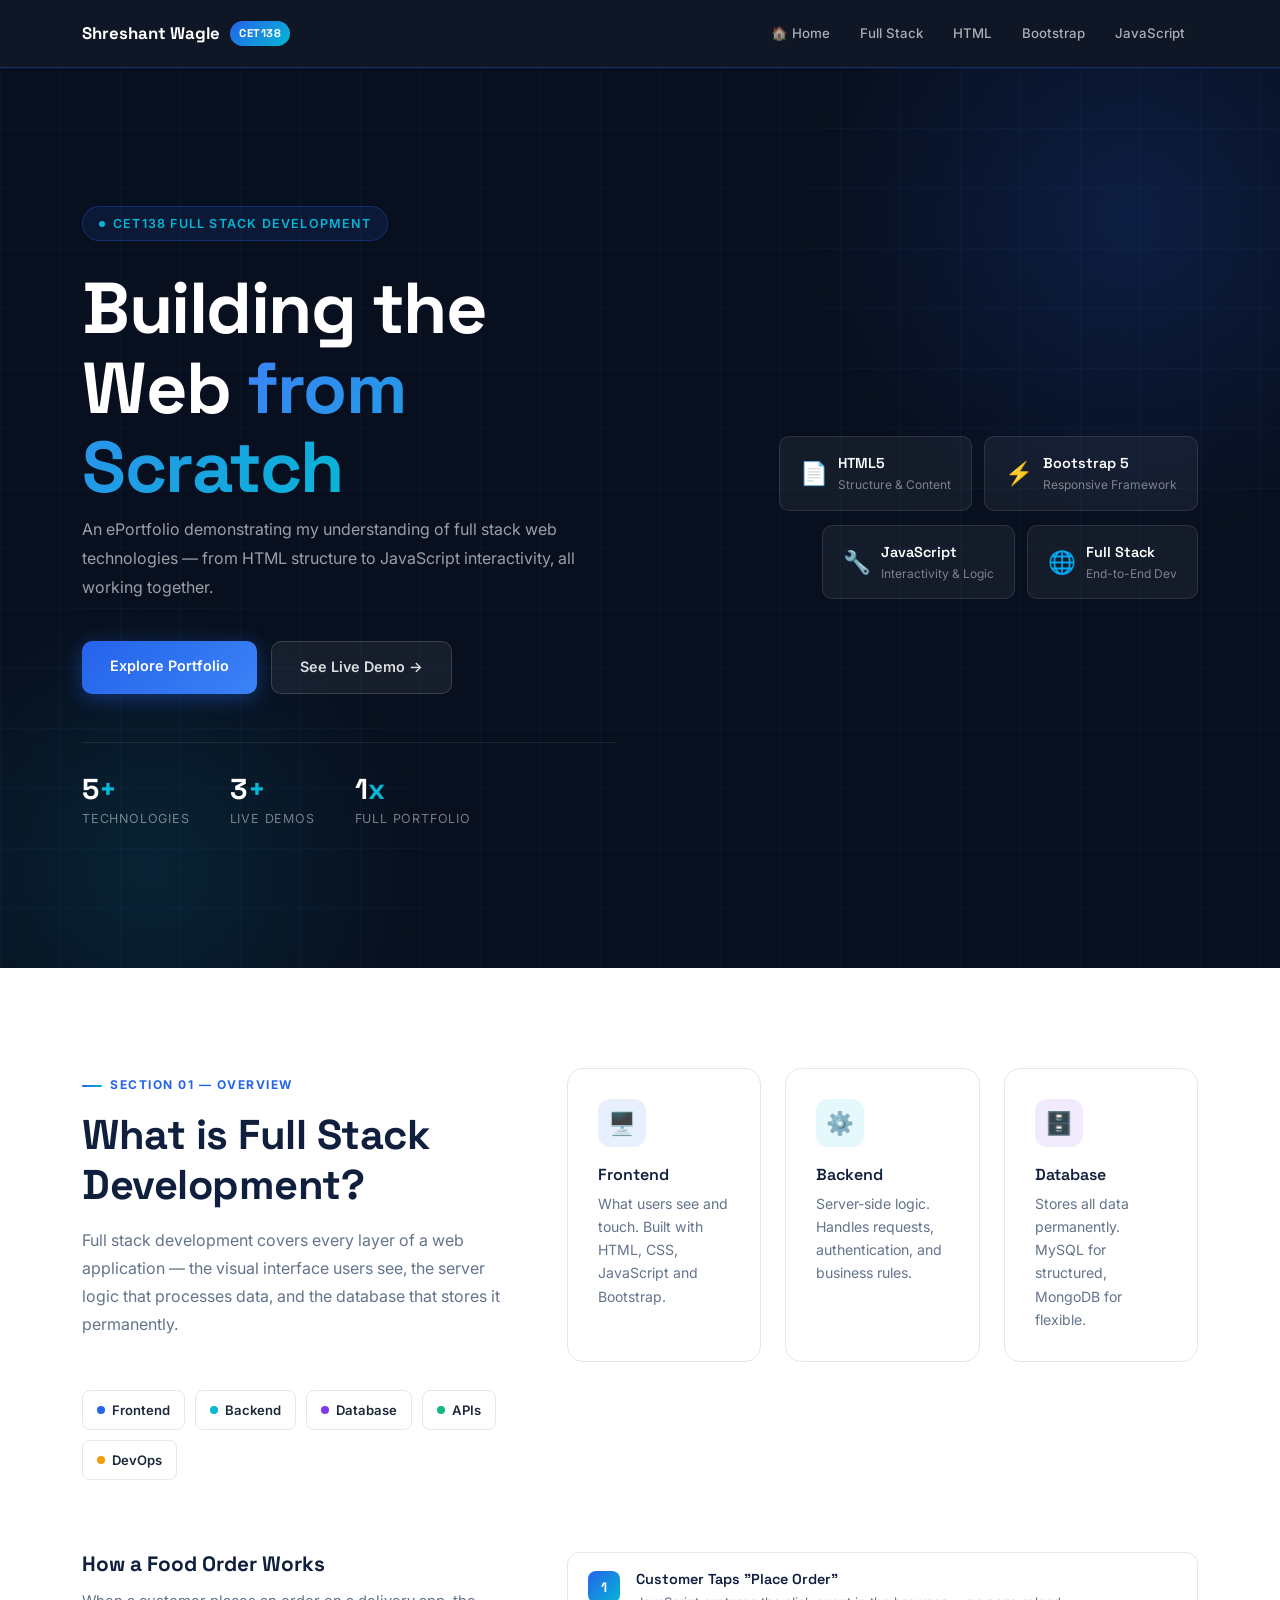
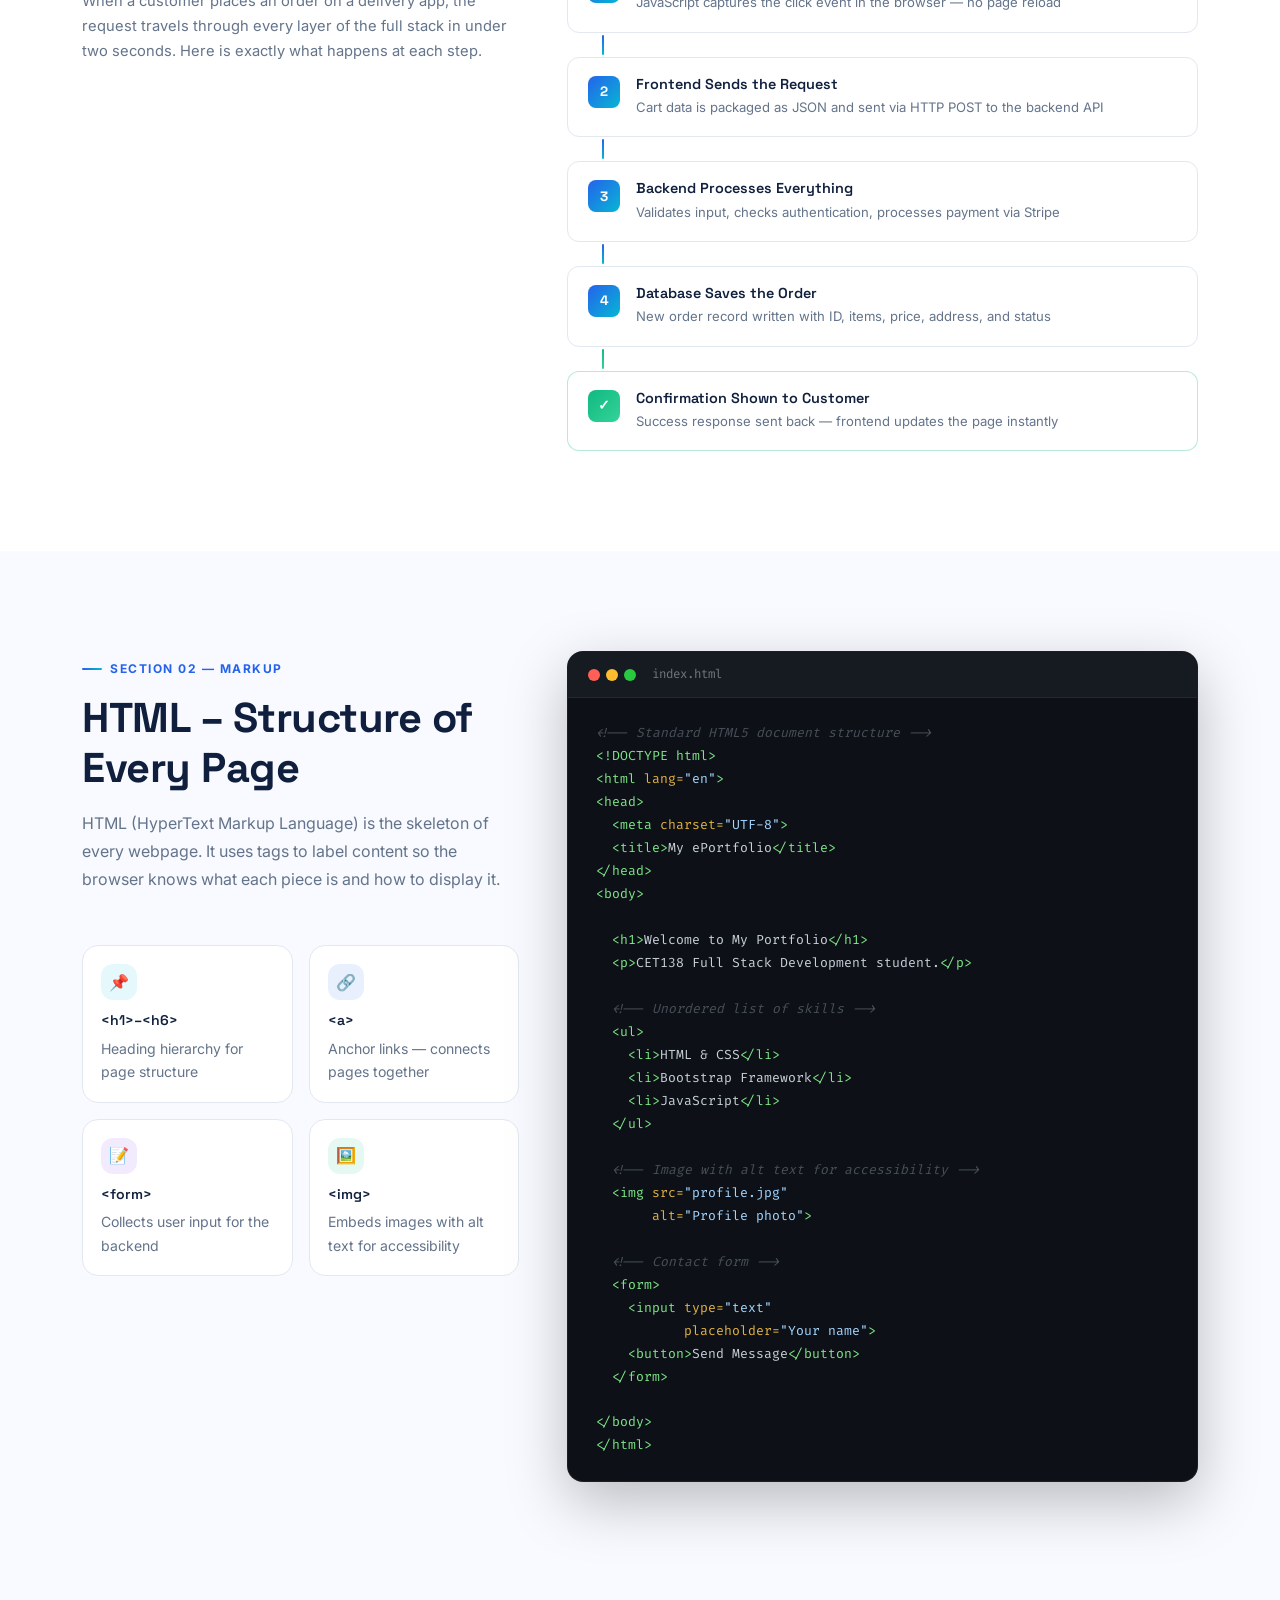
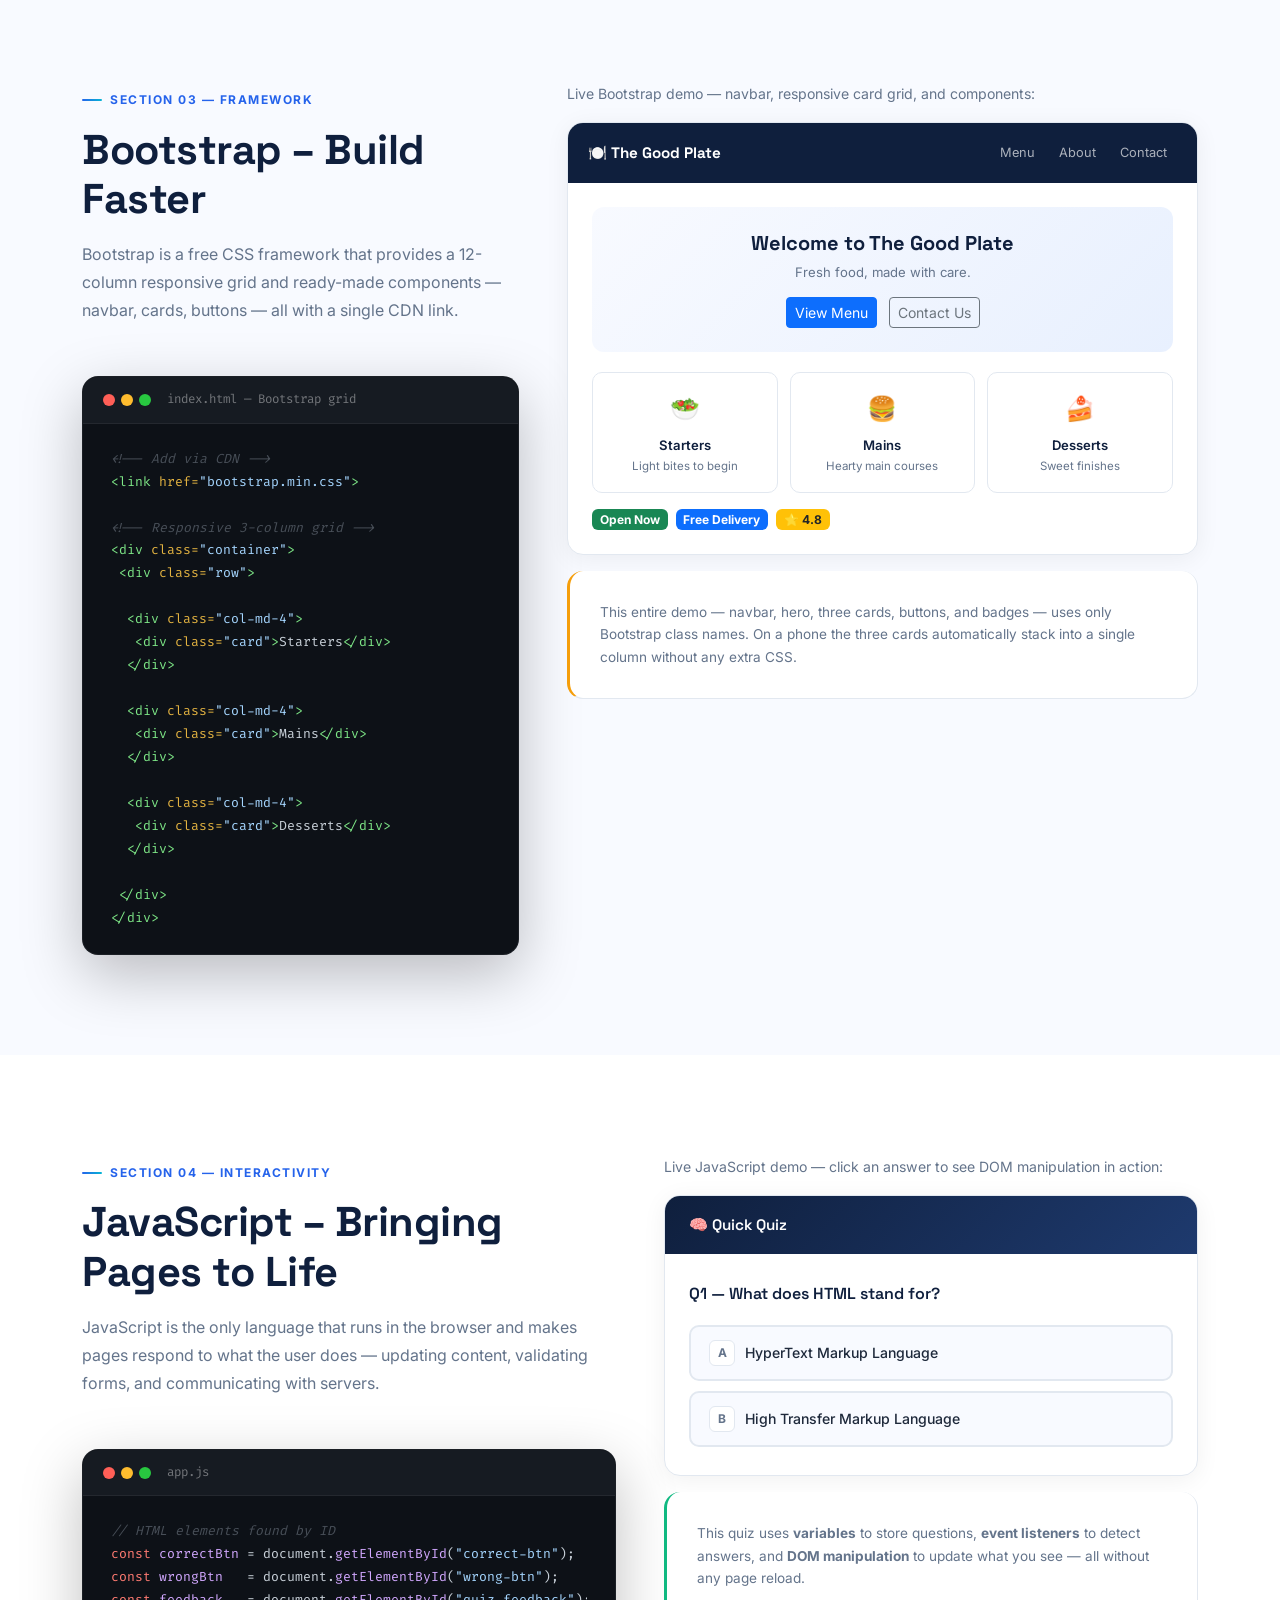
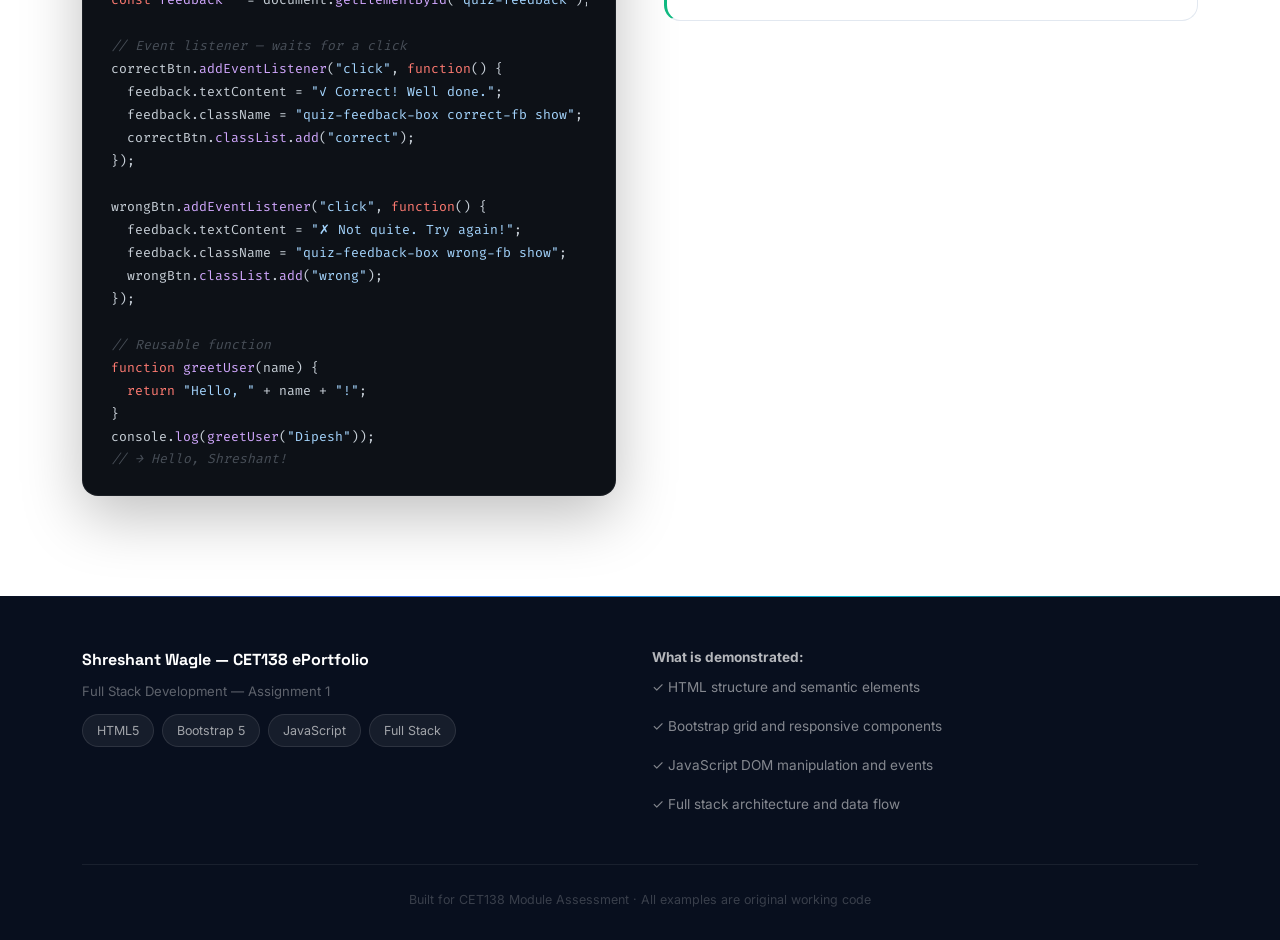
==== HTML/Portfolio.html @ d12d7389 "update" ====
<!DOCTYPE html>
<html lang="en">

<head>
    <meta charset="UTF-8">
    <meta name="viewport" content="width=device-width, initial-scale=1.0">
    <title>CET138 ePortfolio – Full Stack Development</title>
    <link
        href="https://fonts.googleapis.com/css2?family=Space+Grotesk:wght@400;500;600;700&family=Inter:wght@400;500;600&family=Fira+Code:wght@400;500&display=swap"
        rel="stylesheet">
    <link href="https://cdn.jsdelivr.net/npm/bootstrap@5.3.0/dist/css/bootstrap.min.css" rel="stylesheet">
    <link rel="stylesheet" href="../CSS/index.css">
</head>

<body>

    <!-- NAVBAR -->
    <nav class="navbar navbar-expand-lg">
        <div class="container">
            <a class="navbar-brand" href="../index.html">
                Shreshant Wagle <span class="brand-badge">CET138</span>
            </a>
            <button class="navbar-toggler" type="button" data-bs-toggle="collapse" data-bs-target="#navMenu">
                <span class="navbar-toggler-icon"></span>
            </button>
            <div class="collapse navbar-collapse" id="navMenu">
                <ul class="navbar-nav ms-auto gap-1">
                    <li class="nav-item"><a class="nav-link" href="../index.html">🏠 Home</a></li>
                    <li class="nav-item"><a class="nav-link" href="#fullstack">Full Stack</a></li>
                    <li class="nav-item"><a class="nav-link" href="#html">HTML</a></li>
                    <li class="nav-item"><a class="nav-link" href="#bootstrap">Bootstrap</a></li>
                    <li class="nav-item"><a class="nav-link" href="#javascript">JavaScript</a></li>
                </ul>
            </div>
        </div>
    </nav>

    <!-- HERO -->
    <section class="hero" id="hero">
        <div class="hero-grid"></div>
        <div class="hero-glow1"></div>
        <div class="hero-glow2"></div>
        <div class="container">
            <div class="row align-items-center g-5">
                <div class="col-lg-6 hero-content">
                    <div class="hero-eyebrow">CET138 Full Stack Development</div>
                    <h1>Building the<br>Web <span class="grad">from Scratch</span></h1>
                    <p class="hero-desc">An ePortfolio demonstrating my understanding of full stack web technologies —
                        from HTML structure to JavaScript interactivity, all working together.</p>
                    <div class="hero-btns">
                        <a href="#fullstack" class="btn-primary-hero">Explore Portfolio</a>
                        <a href="#javascript" class="btn-ghost-hero">See Live Demo →</a>
                    </div>
                    <div class="hero-stats">
                        <div>
                            <div class="hero-stat-num">5<span>+</span></div>
                            <div class="hero-stat-label">Technologies</div>
                        </div>
                        <div>
                            <div class="hero-stat-num">3<span>+</span></div>
                            <div class="hero-stat-label">Live Demos</div>
                        </div>
                        <div>
                            <div class="hero-stat-num">1<span>x</span></div>
                            <div class="hero-stat-label">Full Portfolio</div>
                        </div>
                    </div>
                </div>
                <div class="col-lg-6">
                    <div class="hero-visual">
                        <div class="tech-row">
                            <div class="tech-pill">
                                <div class="tech-pill-icon">📄</div>
                                <div>
                                    <div class="tech-pill-name">HTML5</div>
                                    <div class="tech-pill-desc">Structure &amp; Content</div>
                                </div>
                            </div>
                            <div class="tech-pill">
                                <div class="tech-pill-icon">⚡</div>
                                <div>
                                    <div class="tech-pill-name">Bootstrap 5</div>
                                    <div class="tech-pill-desc">Responsive Framework</div>
                                </div>
                            </div>
                        </div>
                        <div class="tech-row">
                            <div class="tech-pill">
                                <div class="tech-pill-icon">🔧</div>
                                <div>
                                    <div class="tech-pill-name">JavaScript</div>
                                    <div class="tech-pill-desc">Interactivity &amp; Logic</div>
                                </div>
                            </div>
                            <div class="tech-pill">
                                <div class="tech-pill-icon">🌐</div>
                                <div>
                                    <div class="tech-pill-name">Full Stack</div>
                                    <div class="tech-pill-desc">End-to-End Dev</div>
                                </div>
                            </div>
                        </div>
                    </div>
                </div>
            </div>
        </div>
    </section>

    <!-- SECTION 01 — FULL STACK -->
    <section class="section" id="fullstack">
        <div class="container">
            <div class="row g-5">
                <div class="col-lg-5 fade-up">
                    <div class="section-eyebrow">Section 01 — Overview</div>
                    <h2 class="section-title">What is Full Stack Development?</h2>
                    <p class="section-desc">Full stack development covers every layer of a web application — the visual
                        interface users see, the server logic that processes data, and the database that stores it
                        permanently.</p>
                    <div class="concept-row">
                        <div class="concept-badge"><span class="dot dot-blue"></span>Frontend</div>
                        <div class="concept-badge"><span class="dot dot-cyan"></span>Backend</div>
                        <div class="concept-badge"><span class="dot dot-purple"></span>Database</div>
                        <div class="concept-badge"><span class="dot dot-green"></span>APIs</div>
                        <div class="concept-badge"><span class="dot dot-amber"></span>DevOps</div>
                    </div>
                </div>
                <div class="col-lg-7 fade-up">
                    <div class="row g-4">
                        <div class="col-md-4">
                            <div class="feat-card">
                                <div class="feat-icon blue">🖥️</div>
                                <h5>Frontend</h5>
                                <p>What users see and touch. Built with HTML, CSS, JavaScript and Bootstrap.</p>
                            </div>
                        </div>
                        <div class="col-md-4">
                            <div class="feat-card">
                                <div class="feat-icon cyan">⚙️</div>
                                <h5>Backend</h5>
                                <p>Server-side logic. Handles requests, authentication, and business rules.</p>
                            </div>
                        </div>
                        <div class="col-md-4">
                            <div class="feat-card">
                                <div class="feat-icon purple">🗄️</div>
                                <h5>Database</h5>
                                <p>Stores all data permanently. MySQL for structured, MongoDB for flexible.</p>
                            </div>
                        </div>
                    </div>
                </div>
            </div>

            <div class="row g-5 align-items-start mt-4">
                <div class="col-lg-5 fade-up">
                    <h4 class="flow-heading">How a Food Order Works</h4>
                    <p class="flow-intro">When a customer places an order on a delivery app, the request travels through
                        every layer of the full stack in under two seconds. Here is exactly what happens at each step.
                    </p>
                </div>
                <div class="col-lg-7 fade-up">
                    <div class="flow-wrap">
                        <div class="flow-node">
                            <div class="flow-node-num">1</div>
                            <div class="flow-node-text">
                                <h6>Customer Taps "Place Order"</h6>
                                <p>JavaScript captures the click event in the browser — no page reload</p>
                            </div>
                        </div>
                        <div class="flow-connector"></div>
                        <div class="flow-node">
                            <div class="flow-node-num">2</div>
                            <div class="flow-node-text">
                                <h6>Frontend Sends the Request</h6>
                                <p>Cart data is packaged as JSON and sent via HTTP POST to the backend API</p>
                            </div>
                        </div>
                        <div class="flow-connector"></div>
                        <div class="flow-node">
                            <div class="flow-node-num">3</div>
                            <div class="flow-node-text">
                                <h6>Backend Processes Everything</h6>
                                <p>Validates input, checks authentication, processes payment via Stripe</p>
                            </div>
                        </div>
                        <div class="flow-connector"></div>
                        <div class="flow-node">
                            <div class="flow-node-num">4</div>
                            <div class="flow-node-text">
                                <h6>Database Saves the Order</h6>
                                <p>New order record written with ID, items, price, address, and status</p>
                            </div>
                        </div>
                        <div class="flow-connector flow-connector-green"></div>
                        <div class="flow-node flow-node-success">
                            <div class="flow-node-num success">✓</div>
                            <div class="flow-node-text">
                                <h6>Confirmation Shown to Customer</h6>
                                <p>Success response sent back — frontend updates the page instantly</p>
                            </div>
                        </div>
                    </div>
                </div>
            </div>
        </div>
    </section>

    <!-- SECTION 02 — HTML -->
    <section class="section section-alt" id="html">
        <div class="container">
            <div class="row g-5 align-items-start">
                <div class="col-lg-5 fade-up">
                    <div class="section-eyebrow">Section 02 — Markup</div>
                    <h2 class="section-title">HTML – Structure of Every Page</h2>
                    <p class="section-desc">HTML (HyperText Markup Language) is the skeleton of every webpage. It uses
                        tags to label content so the browser knows what each piece is and how to display it.</p>
                    <div class="row g-3">
                        <div class="col-6">
                            <div class="feat-card feat-card-sm">
                                <div class="feat-icon feat-icon-sm cyan">📌</div>
                                <h5>&lt;h1&gt;–&lt;h6&gt;</h5>
                                <p>Heading hierarchy for page structure</p>
                            </div>
                        </div>
                        <div class="col-6">
                            <div class="feat-card feat-card-sm">
                                <div class="feat-icon feat-icon-sm blue">🔗</div>
                                <h5>&lt;a&gt;</h5>
                                <p>Anchor links — connects pages together</p>
                            </div>
                        </div>
                        <div class="col-6">
                            <div class="feat-card feat-card-sm">
                                <div class="feat-icon feat-icon-sm purple">📝</div>
                                <h5>&lt;form&gt;</h5>
                                <p>Collects user input for the backend</p>
                            </div>
                        </div>
                        <div class="col-6">
                            <div class="feat-card feat-card-sm">
                                <div class="feat-icon feat-icon-sm green">🖼️</div>
                                <h5>&lt;img&gt;</h5>
                                <p>Embeds images with alt text for accessibility</p>
                            </div>
                        </div>
                    </div>
                </div>
                <div class="col-lg-7 fade-up">
                    <div class="code-wrap">
                        <div class="code-header">
                            <div class="code-dots2"><span></span><span></span><span></span></div>
                            <span class="code-filename">index.html</span>
                        </div>
                        <div class="code-body">
                            <pre><span class="cm2">&lt;!-- Standard HTML5 document structure --&gt;</span>
<span class="tag2">&lt;!DOCTYPE html&gt;</span>
<span class="tag2">&lt;html</span> <span class="attr2">lang=</span><span class="str">"en"</span><span class="tag2">&gt;</span>
<span class="tag2">&lt;head&gt;</span>
  <span class="tag2">&lt;meta</span> <span class="attr2">charset=</span><span class="str">"UTF-8"</span><span class="tag2">&gt;</span>
  <span class="tag2">&lt;title&gt;</span>My ePortfolio<span class="tag2">&lt;/title&gt;</span>
<span class="tag2">&lt;/head&gt;</span>
<span class="tag2">&lt;body&gt;</span>

  <span class="tag2">&lt;h1&gt;</span>Welcome to My Portfolio<span class="tag2">&lt;/h1&gt;</span>
  <span class="tag2">&lt;p&gt;</span>CET138 Full Stack Development student.<span class="tag2">&lt;/p&gt;</span>

  <span class="cm2">&lt;!-- Unordered list of skills --&gt;</span>
  <span class="tag2">&lt;ul&gt;</span>
    <span class="tag2">&lt;li&gt;</span>HTML &amp; CSS<span class="tag2">&lt;/li&gt;</span>
    <span class="tag2">&lt;li&gt;</span>Bootstrap Framework<span class="tag2">&lt;/li&gt;</span>
    <span class="tag2">&lt;li&gt;</span>JavaScript<span class="tag2">&lt;/li&gt;</span>
  <span class="tag2">&lt;/ul&gt;</span>

  <span class="cm2">&lt;!-- Image with alt text for accessibility --&gt;</span>
  <span class="tag2">&lt;img</span> <span class="attr2">src=</span><span class="str">"profile.jpg"</span>
       <span class="attr2">alt=</span><span class="str">"Profile photo"</span><span class="tag2">&gt;</span>

  <span class="cm2">&lt;!-- Contact form --&gt;</span>
  <span class="tag2">&lt;form&gt;</span>
    <span class="tag2">&lt;input</span> <span class="attr2">type=</span><span class="str">"text"</span>
           <span class="attr2">placeholder=</span><span class="str">"Your name"</span><span class="tag2">&gt;</span>
    <span class="tag2">&lt;button&gt;</span>Send Message<span class="tag2">&lt;/button&gt;</span>
  <span class="tag2">&lt;/form&gt;</span>

<span class="tag2">&lt;/body&gt;</span>
<span class="tag2">&lt;/html&gt;</span></pre>
                        </div>
                    </div>
                </div>
            </div>
        </div>
    </section>

    <!-- SECTION 03 — BOOTSTRAP -->
    <section class="section section-alt" id="bootstrap">
        <div class="container">
            <div class="row g-5 align-items-start">
                <div class="col-lg-5 fade-up">
                    <div class="section-eyebrow">Section 03 — Framework</div>
                    <h2 class="section-title">Bootstrap – Build Faster</h2>
                    <p class="section-desc">Bootstrap is a free CSS framework that provides a 12-column responsive grid
                        and ready-made components — navbar, cards, buttons — all with a single CDN link.</p>
                    <div class="code-wrap">
                        <div class="code-header">
                            <div class="code-dots2"><span></span><span></span><span></span></div>
                            <span class="code-filename">index.html — Bootstrap grid</span>
                        </div>
                        <div class="code-body">
                            <pre><span class="cm2">&lt;!-- Add via CDN --&gt;</span>
<span class="tag2">&lt;link</span> <span class="attr2">href=</span><span class="str">"bootstrap.min.css"</span><span class="tag2">&gt;</span>

<span class="cm2">&lt;!-- Responsive 3-column grid --&gt;</span>
<span class="tag2">&lt;div</span> <span class="attr2">class=</span><span class="str">"container"</span><span class="tag2">&gt;</span>
 <span class="tag2">&lt;div</span> <span class="attr2">class=</span><span class="str">"row"</span><span class="tag2">&gt;</span>

  <span class="tag2">&lt;div</span> <span class="attr2">class=</span><span class="str">"col-md-4"</span><span class="tag2">&gt;</span>
   <span class="tag2">&lt;div</span> <span class="attr2">class=</span><span class="str">"card"</span><span class="tag2">&gt;</span>Starters<span class="tag2">&lt;/div&gt;</span>
  <span class="tag2">&lt;/div&gt;</span>

  <span class="tag2">&lt;div</span> <span class="attr2">class=</span><span class="str">"col-md-4"</span><span class="tag2">&gt;</span>
   <span class="tag2">&lt;div</span> <span class="attr2">class=</span><span class="str">"card"</span><span class="tag2">&gt;</span>Mains<span class="tag2">&lt;/div&gt;</span>
  <span class="tag2">&lt;/div&gt;</span>

  <span class="tag2">&lt;div</span> <span class="attr2">class=</span><span class="str">"col-md-4"</span><span class="tag2">&gt;</span>
   <span class="tag2">&lt;div</span> <span class="attr2">class=</span><span class="str">"card"</span><span class="tag2">&gt;</span>Desserts<span class="tag2">&lt;/div&gt;</span>
  <span class="tag2">&lt;/div&gt;</span>

 <span class="tag2">&lt;/div&gt;</span>
<span class="tag2">&lt;/div&gt;</span></pre>
                        </div>
                    </div>
                </div>
                <div class="col-lg-7 fade-up">
                    <p class="demo-intro">Live Bootstrap demo — navbar, responsive card grid, and components:</p>
                    <div class="bs-demo-wrap">
                        <div class="bs-nav-live">
                            <div class="bs-nav-brand">🍽️ The Good Plate</div>
                            <div class="bs-nav-links">
                                <a href="#" class="bs-nav-link">Menu</a>
                                <a href="#" class="bs-nav-link">About</a>
                                <a href="#" class="bs-nav-link">Contact</a>
                            </div>
                        </div>
                        <div class="bs-body-live">
                            <div class="bs-hero-live">
                                <h5>Welcome to The Good Plate</h5>
                                <p>Fresh food, made with care.</p>
                                <button class="btn btn-primary btn-sm me-2">View Menu</button>
                                <button class="btn btn-outline-secondary btn-sm">Contact Us</button>
                            </div>
                            <div class="bs-card-grid">
                                <div class="bs-card-live">
                                    <div class="bs-card-emoji">🥗</div>
                                    <h6>Starters</h6>
                                    <p>Light bites to begin</p>
                                </div>
                                <div class="bs-card-live">
                                    <div class="bs-card-emoji">🍔</div>
                                    <h6>Mains</h6>
                                    <p>Hearty main courses</p>
                                </div>
                                <div class="bs-card-live">
                                    <div class="bs-card-emoji">🍰</div>
                                    <h6>Desserts</h6>
                                    <p>Sweet finishes</p>
                                </div>
                            </div>
                            <div class="bs-actions">
                                <span class="badge bg-success">Open Now</span>
                                <span class="badge bg-primary">Free Delivery</span>
                                <span class="badge bg-warning text-dark">⭐ 4.8</span>
                            </div>
                        </div>
                    </div>
                    <div class="feat-card feat-card-note feat-card-amber">
                        <p>This entire demo — navbar, hero, three cards, buttons, and badges — uses only Bootstrap class
                            names. On a phone the three cards automatically stack into a single column without any extra
                            CSS.</p>
                    </div>
                </div>
            </div>
        </div>
    </section>

    <!-- SECTION 04 — JAVASCRIPT -->
    <section class="section" id="javascript">
        <div class="container">
            <div class="row g-5 align-items-start">
                <div class="col-lg-6 fade-up">
                    <div class="section-eyebrow">Section 04 — Interactivity</div>
                    <h2 class="section-title">JavaScript – Bringing Pages to Life</h2>
                    <p class="section-desc">JavaScript is the only language that runs in the browser and makes pages
                        respond to what the user does — updating content, validating forms, and communicating with
                        servers.</p>
                    <div class="code-wrap">
                        <div class="code-header">
                            <div class="code-dots2"><span></span><span></span><span></span></div>
                            <span class="code-filename">app.js</span>
                        </div>
                        <div class="code-body">
                            <pre><span class="cm2">// HTML elements found by ID</span>
<span class="kw">const</span> <span class="fn">correctBtn</span> = document.<span class="fn">getElementById</span>(<span class="str">"correct-btn"</span>);
<span class="kw">const</span> <span class="fn">wrongBtn</span>   = document.<span class="fn">getElementById</span>(<span class="str">"wrong-btn"</span>);
<span class="kw">const</span> <span class="fn">feedback</span>   = document.<span class="fn">getElementById</span>(<span class="str">"quiz-feedback"</span>);

<span class="cm2">// Event listener — waits for a click</span>
correctBtn.<span class="fn">addEventListener</span>(<span class="str">"click"</span>, <span class="kw">function</span>() {
  feedback.textContent = <span class="str">"✓ Correct! Well done."</span>;
  feedback.className = <span class="str">"quiz-feedback-box correct-fb show"</span>;
  correctBtn.<span class="fn">classList</span>.<span class="fn">add</span>(<span class="str">"correct"</span>);
});

wrongBtn.<span class="fn">addEventListener</span>(<span class="str">"click"</span>, <span class="kw">function</span>() {
  feedback.textContent = <span class="str">"✗ Not quite. Try again!"</span>;
  feedback.className = <span class="str">"quiz-feedback-box wrong-fb show"</span>;
  wrongBtn.<span class="fn">classList</span>.<span class="fn">add</span>(<span class="str">"wrong"</span>);
});

<span class="cm2">// Reusable function</span>
<span class="kw">function</span> <span class="fn">greetUser</span>(name) {
  <span class="kw">return</span> <span class="str">"Hello, "</span> + name + <span class="str">"!"</span>;
}
console.<span class="fn">log</span>(<span class="fn">greetUser</span>(<span class="str">"Dipesh"</span>));
<span class="cm2">// → Hello, Shreshant!</span></pre>
                        </div>
                    </div>
                </div>
                <div class="col-lg-6 fade-up">
                    <p class="demo-intro">Live JavaScript demo — click an answer to see DOM manipulation in action:</p>
                    <div class="quiz-wrap">
                        <div class="quiz-header">
                            <h5>🧠 Quick Quiz</h5>
                        </div>
                        <div class="quiz-body">
                            <div class="quiz-q-text" id="quiz-q-text">Q1 — What does HTML stand for?</div>
                            <div class="quiz-opts">
                                <button class="quiz-opt" id="correct-btn"><span
                                        class="quiz-opt-letter">A</span>HyperText Markup Language</button>
                                <button class="quiz-opt" id="wrong-btn"><span class="quiz-opt-letter">B</span>High
                                    Transfer Markup Language</button>
                            </div>
                            <div class="quiz-feedback-box" id="quiz-feedback"></div>
                            <button class="quiz-next-btn" id="quiz-reset-btn" onclick="resetQuiz()">↩ Try Again</button>
                        </div>
                    </div>
                    <div class="feat-card feat-card-note feat-card-green">
                        <p>This quiz uses <strong>variables</strong> to store questions, <strong>event
                                listeners</strong> to detect answers, and <strong>DOM manipulation</strong> to update
                            what you see — all without any page reload.</p>
                    </div>
                </div>
            </div>
        </div>
    </section>

    <!-- FOOTER -->
    <footer>
        <div class="container">
            <div class="row align-items-start g-4">
                <div class="col-md-6">
                    <div class="footer-brand">Shreshant Wagle — CET138 ePortfolio</div>
                    <div class="footer-sub">Full Stack Development — Assignment 1</div>
                    <div class="footer-pills">
                        <span class="footer-pill">HTML5</span>
                        <span class="footer-pill">Bootstrap 5</span>
                        <span class="footer-pill">JavaScript</span>
                        <span class="footer-pill">Full Stack</span>
                    </div>
                </div>
                <div class="col-md-6">
                    <p class="footer-demonstrates"><strong>What is demonstrated:</strong></p>
                    <p class="footer-check">✓ HTML structure and semantic elements</p>
                    <p class="footer-check">✓ Bootstrap grid and responsive components</p>
                    <p class="footer-check">✓ JavaScript DOM manipulation and events</p>
                    <p class="footer-check">✓ Full stack architecture and data flow</p>
                </div>
            </div>
            <div class="footer-copy">Built for CET138 Module Assessment · All examples are original working code</div>
        </div>
    </footer>

    <script src="https://cdn.jsdelivr.net/npm/bootstrap@5.3.0/dist/js/bootstrap.bundle.min.js"></script>
    <script src="../JS/script.js"></script>
</body>

</html>
---- CSS/index.css ----
:root {
  --navy: #080f1e;
  --navy2: #0f1f3d;
  --blue: #2563eb;
  --blue2: #3b82f6;
  --cyan: #06b6d4;
  --purple: #7c3aed;
  --green: #10b981;
  --red: #ef4444;
  --amber: #f59e0b;
  --light: #f8faff;
  --border: #e2e8f0;
  --grey: #64748b;
  --text: #1e293b;
}

* {
  margin: 0;
  padding: 0;
  box-sizing: border-box;
  scroll-behavior: smooth;
}
body {
  font-family: "Inter", sans-serif;
  background: #fff;
  color: var(--text);
  line-height: 1.7;
  overflow-x: hidden;
}

.navbar {
  background: rgba(8, 15, 30, 0.97) !important;
  backdrop-filter: blur(12px);
  padding: 14px 0;
  position: sticky;
  top: 0;
  z-index: 1000;
  border-bottom: 1px solid rgba(37, 99, 235, 0.3);
}
.navbar-brand {
  font-family: "Space Grotesk", sans-serif;
  font-weight: 700;
  font-size: 1.05rem;
  color: #fff !important;
  display: flex;
  align-items: center;
  gap: 10px;
}
.brand-badge {
  background: linear-gradient(135deg, var(--blue), var(--cyan));
  color: white;
  font-size: 0.7rem;
  font-weight: 700;
  padding: 3px 9px;
  border-radius: 20px;
  letter-spacing: 0.5px;
}
.nav-link {
  color: rgba(255, 255, 255, 0.65) !important;
  font-size: 0.83rem;
  font-weight: 500;
  padding: 7px 13px !important;
  border-radius: 7px;
  transition: all 0.2s;
}

.nav-link:hover {
  color: #fff !important;
  background: rgba(255, 255, 255, 0.08);
}

.nav-link.active-nav {
  color: #fff !important;
  background: rgba(37, 99, 235, 0.25);
}

.navbar-toggler {
  border-color: rgba(255, 255, 255, 0.2);
}

.navbar-toggler-icon {
  filter: invert(1);
}

.hero {
  background: var(--navy);
  min-height: 100vh;
  display: flex;
  align-items: center;
  position: relative;
  overflow: hidden;
  padding: 80px 0;
}
.hero-grid {
  position: absolute;
  inset: 0;
  background-image:
    linear-gradient(rgba(37, 99, 235, 0.07) 1px, transparent 1px),
    linear-gradient(90deg, rgba(37, 99, 235, 0.07) 1px, transparent 1px);
  background-size: 60px 60px;
}
.hero-glow1 {
  position: absolute;
  top: -200px;
  right: -200px;
  width: 700px;
  height: 700px;
  background: radial-gradient(
    circle,
    rgba(37, 99, 235, 0.18) 0%,
    transparent 65%
  );
  border-radius: 50%;
}
.hero-glow2 {
  position: absolute;
  bottom: -200px;
  left: -150px;
  width: 600px;
  height: 600px;
  background: radial-gradient(
    circle,
    rgba(6, 182, 212, 0.12) 0%,
    transparent 65%
  );
  border-radius: 50%;
}
.hero-content {
  position: relative;
  z-index: 2;
}

.hero-eyebrow {
  display: inline-flex;
  align-items: center;
  gap: 8px;
  background: rgba(37, 99, 235, 0.12);
  border: 1px solid rgba(37, 99, 235, 0.3);
  color: var(--cyan);
  padding: 6px 16px;
  border-radius: 30px;
  font-size: 0.78rem;
  font-weight: 600;
  letter-spacing: 1.2px;
  text-transform: uppercase;
  margin-bottom: 28px;
}
.hero-eyebrow::before {
  content: "";
  width: 6px;
  height: 6px;
  background: var(--cyan);
  border-radius: 50%;
  animation: pulse 2s infinite;
}
@keyframes pulse {
  0%,
  100% {
    opacity: 1;
    transform: scale(1);
  }
  50% {
    opacity: 0.4;
    transform: scale(0.8);
  }
}

.hero h1 {
  font-family: "Space Grotesk", sans-serif;
  font-size: clamp(2.8rem, 7vw, 4.5rem);
  font-weight: 700;
  color: #fff;
  line-height: 1.1;
  letter-spacing: -1.5px;
  margin-bottom: 8px;
}
.hero h1 .grad,
.grad {
  background: linear-gradient(135deg, var(--blue2), var(--cyan));
  -webkit-background-clip: text;
  -webkit-text-fill-color: transparent;
  background-clip: text;
}
.hero-role {
  font-size: 1.1rem;
  color: rgba(255, 255, 255, 0.5);
  margin-bottom: 24px;
  font-weight: 500;
}
.hero-desc {
  font-size: 1rem;
  color: rgba(255, 255, 255, 0.6);
  max-width: 500px;
  margin-bottom: 40px;
  line-height: 1.8;
}

.hero-btns {
  display: flex;
  gap: 14px;
  flex-wrap: wrap;
  margin-bottom: 48px;
}
.btn-primary-hero {
  background: linear-gradient(135deg, var(--blue), var(--blue2));
  color: white;
  border: none;
  padding: 13px 28px;
  border-radius: 10px;
  font-weight: 600;
  font-size: 0.9rem;
  cursor: pointer;
  text-decoration: none;
  display: inline-block;
  transition:
    transform 0.2s,
    box-shadow 0.2s;
  box-shadow: 0 4px 20px rgba(37, 99, 235, 0.4);
}
.btn-primary-hero:hover {
  transform: translateY(-2px);
  box-shadow: 0 8px 28px rgba(37, 99, 235, 0.5);
  color: white;
}
.btn-ghost-hero {
  background: rgba(255, 255, 255, 0.06);
  color: rgba(255, 255, 255, 0.85);
  border: 1px solid rgba(255, 255, 255, 0.15);
  padding: 13px 28px;
  border-radius: 10px;
  font-weight: 600;
  font-size: 0.9rem;
  cursor: pointer;
  text-decoration: none;
  display: inline-block;
  transition: all 0.2s;
}
.btn-ghost-hero:hover {
  background: rgba(255, 255, 255, 0.12);
  color: white;
}

/* Hero stats (portfolio page) */
.hero-stats {
  display: flex;
  gap: 40px;
  flex-wrap: wrap;
  border-top: 1px solid rgba(255, 255, 255, 0.08);
  padding-top: 32px;
}
.hero-stat-num {
  font-family: "Space Grotesk", sans-serif;
  font-size: 1.8rem;
  font-weight: 700;
  color: #fff;
  line-height: 1;
  margin-bottom: 4px;
}
.hero-stat-num span {
  color: var(--cyan);
}
.hero-stat-label {
  font-size: 0.78rem;
  color: rgba(255, 255, 255, 0.45);
  text-transform: uppercase;
  letter-spacing: 0.8px;
}

/* Hero visual pills (portfolio page) */
.hero-visual {
  position: relative;
  z-index: 2;
  display: flex;
  flex-direction: column;
  gap: 14px;
}
.tech-row {
  display: flex;
  gap: 12px;
  justify-content: flex-end;
}
.tech-pill {
  background: rgba(255, 255, 255, 0.05);
  border: 1px solid rgba(255, 255, 255, 0.1);
  border-radius: 10px;
  padding: 14px 20px;
  display: flex;
  align-items: center;
  gap: 10px;
  transition: all 0.3s;
  cursor: default;
}
.tech-pill:hover {
  background: rgba(37, 99, 235, 0.15);
  border-color: rgba(37, 99, 235, 0.4);
  transform: translateX(-4px);
}
.tech-pill-icon {
  font-size: 1.4rem;
}
.tech-pill-name {
  font-family: "Space Grotesk", sans-serif;
  font-weight: 600;
  font-size: 0.9rem;
  color: #fff;
}
.tech-pill-desc {
  font-size: 0.75rem;
  color: rgba(255, 255, 255, 0.45);
}

/* Photo ring (index page) */
.photo-wrap {
  position: relative;
  z-index: 2;
  display: flex;
  justify-content: center;
  align-items: center;
}
.photo-ring {
  width: 280px;
  height: 280px;
  border-radius: 50%;
  background: linear-gradient(135deg, var(--blue), var(--cyan));
  padding: 4px;
  box-shadow: 0 0 60px rgba(37, 99, 235, 0.35);
  position: relative;
}
.photo-inner {
  width: 100%;
  height: 100%;
  border-radius: 50%;
  background: var(--navy2);
  display: flex;
  flex-direction: column;
  align-items: center;
  justify-content: center;
  overflow: hidden;
  position: relative;
}
.photo-inner img {
  width: 100%;
  height: 100%;
  object-fit: cover;
  border-radius: 50%;
  display: block;
}
.photo-placeholder {
  display: flex;
  flex-direction: column;
  align-items: center;
  justify-content: center;
  gap: 10px;
  color: rgba(255, 255, 255, 0.4);
  font-size: 0.8rem;
  text-align: center;
  padding: 20px;
}
.photo-placeholder .icon {
  font-size: 3.5rem;
}
.photo-badge {
  position: absolute;
  bottom: -10px;
  right: 10px;
  background: linear-gradient(135deg, var(--green), #059669);
  color: white;
  padding: 6px 14px;
  border-radius: 20px;
  font-size: 0.72rem;
  font-weight: 700;
  letter-spacing: 0.5px;
  box-shadow: 0 4px 14px rgba(16, 185, 129, 0.4);
}

.about-strip {
  background: #f8faff;
  border-top: 1px solid var(--border);
  border-bottom: 1px solid var(--border);
  padding: 56px 0;
}
.about-strip h2 {
  font-family: "Space Grotesk", sans-serif;
  font-size: 1.8rem;
  font-weight: 700;
  color: var(--text);
  margin-bottom: 14px;
}
.about-strip p {
  color: var(--grey);
  font-size: 0.97rem;
  line-height: 1.8;
  max-width: 580px;
}
.stat-box {
  text-align: center;
}
.stat-num {
  font-family: "Space Grotesk", sans-serif;
  font-size: 2.2rem;
  font-weight: 700;
  color: var(--blue);
  line-height: 1;
}
.stat-label {
  font-size: 0.8rem;
  color: var(--grey);
  font-weight: 500;
  margin-top: 4px;
}

.sections-area {
  padding: 80px 0;
}
.section-label {
  display: inline-block;
  font-size: 0.72rem;
  font-weight: 700;
  letter-spacing: 1.5px;
  text-transform: uppercase;
  color: var(--blue);
  margin-bottom: 32px;
  padding: 4px 12px;
  background: rgba(37, 99, 235, 0.08);
  border-radius: 20px;
}
.sections-title {
  font-family: "Space Grotesk", sans-serif;
  font-size: 2rem;
  font-weight: 700;
  color: var(--text);
  margin-bottom: 12px;
}
.sections-sub {
  color: var(--grey);
  font-size: 0.95rem;
  margin-bottom: 48px;
  max-width: 520px;
}

.port-card {
  background: #fff;
  border: 1px solid var(--border);
  border-radius: 16px;
  padding: 28px;
  transition: all 0.25s;
  text-decoration: none;
  color: var(--text);
  display: block;
  height: 100%;
}
.port-card:hover {
  border-color: var(--blue);
  box-shadow: 0 8px 32px rgba(37, 99, 235, 0.12);
  transform: translateY(-4px);
  color: var(--text);
}
.port-card-icon {
  font-size: 2rem;
  margin-bottom: 16px;
}
.port-card-eyebrow {
  font-size: 0.72rem;
  font-weight: 700;
  letter-spacing: 1px;
  text-transform: uppercase;
  color: var(--blue);
  margin-bottom: 8px;
}
.port-card h3 {
  font-family: "Space Grotesk", sans-serif;
  font-size: 1.15rem;
  font-weight: 700;
  margin-bottom: 10px;
}
.port-card p {
  font-size: 0.88rem;
  color: var(--grey);
  line-height: 1.65;
  margin-bottom: 16px;
}
.port-card-link {
  font-size: 0.82rem;
  font-weight: 600;
  color: var(--blue);
}
.port-card:hover .port-card-link::after {
  content: " →";
}

.covers-area {
  background: var(--navy);
  padding: 80px 0;
}
.covers-title {
  font-family: "Space Grotesk", sans-serif;
  font-size: 1.9rem;
  font-weight: 700;
  color: #fff;
  margin-bottom: 12px;
}
.covers-sub {
  color: rgba(255, 255, 255, 0.5);
  font-size: 0.95rem;
  margin-bottom: 48px;
}
.cover-item {
  display: flex;
  gap: 16px;
  align-items: flex-start;
  background: rgba(255, 255, 255, 0.04);
  border: 1px solid rgba(255, 255, 255, 0.08);
  border-radius: 12px;
  padding: 20px;
  margin-bottom: 14px;
  transition: border-color 0.2s;
}
.cover-item:hover {
  border-color: rgba(37, 99, 235, 0.4);
}
.cover-icon {
  font-size: 1.4rem;
  flex-shrink: 0;
  margin-top: 2px;
}
.cover-text h5 {
  font-family: "Space Grotesk", sans-serif;
  font-size: 0.95rem;
  font-weight: 600;
  color: #fff;
  margin-bottom: 4px;
}
.cover-text p {
  font-size: 0.83rem;
  color: rgba(255, 255, 255, 0.45);
  margin: 0;
  line-height: 1.6;
}

.section {
  padding: 100px 0;
}
.section-alt {
  background: var(--light);
}

.section-eyebrow {
  display: inline-flex;
  align-items: center;
  gap: 8px;
  font-size: 0.75rem;
  font-weight: 700;
  letter-spacing: 1.5px;
  text-transform: uppercase;
  color: var(--blue);
  margin-bottom: 14px;
}
.section-eyebrow::before {
  content: "";
  width: 20px;
  height: 2px;
  background: linear-gradient(90deg, var(--blue), var(--cyan));
  border-radius: 2px;
}
.section-title {
  font-family: "Space Grotesk", sans-serif;
  font-size: clamp(1.8rem, 3.5vw, 2.6rem);
  font-weight: 700;
  color: var(--navy2);
  line-height: 1.2;
  letter-spacing: -0.5px;
  margin-bottom: 16px;
}
.section-desc {
  font-size: 1rem;
  color: var(--grey);
  max-width: 540px;
  margin-bottom: 52px;
  line-height: 1.75;
}

/* Feature cards */
.feat-card {
  background: white;
  border: 1px solid var(--border);
  border-radius: 16px;
  padding: 30px;
  height: 100%;
  transition: all 0.25s;
  position: relative;
  overflow: hidden;
}
.feat-card::before {
  content: "";
  position: absolute;
  top: 0;
  left: 0;
  right: 0;
  height: 3px;
  background: linear-gradient(90deg, var(--blue), var(--cyan));
  opacity: 0;
  transition: opacity 0.25s;
}
.feat-card:hover {
  transform: translateY(-6px);
  box-shadow: 0 20px 40px rgba(0, 0, 0, 0.09);
  border-color: rgba(37, 99, 235, 0.2);
}
.feat-card:hover::before {
  opacity: 1;
}
.feat-icon {
  width: 48px;
  height: 48px;
  border-radius: 12px;
  display: flex;
  align-items: center;
  justify-content: center;
  font-size: 1.4rem;
  margin-bottom: 18px;
}
.feat-icon.blue {
  background: rgba(37, 99, 235, 0.1);
}
.feat-icon.cyan {
  background: rgba(6, 182, 212, 0.1);
}
.feat-icon.purple {
  background: rgba(124, 58, 237, 0.1);
}
.feat-icon.green {
  background: rgba(16, 185, 129, 0.1);
}
.feat-icon.amber {
  background: rgba(245, 158, 11, 0.1);
}
.feat-card h5 {
  font-family: "Space Grotesk", sans-serif;
  font-weight: 600;
  font-size: 1rem;
  color: var(--navy2);
  margin-bottom: 8px;
}
.feat-card p {
  font-size: 0.88rem;
  color: var(--grey);
  margin: 0;
  line-height: 1.65;
}

/* Code blocks */
.code-wrap {
  background: #0d1117;
  border-radius: 16px;
  overflow: hidden;
  border: 1px solid rgba(255, 255, 255, 0.06);
  box-shadow: 0 20px 60px rgba(0, 0, 0, 0.25);
}
.code-header {
  background: #161b22;
  padding: 12px 20px;
  display: flex;
  align-items: center;
  gap: 12px;
  border-bottom: 1px solid rgba(255, 255, 255, 0.06);
}
.code-dots2 {
  display: flex;
  gap: 6px;
}
.code-dots2 span {
  width: 12px;
  height: 12px;
  border-radius: 50%;
}
.code-dots2 span:nth-child(1) {
  background: #ff5f57;
}
.code-dots2 span:nth-child(2) {
  background: #febc2e;
}
.code-dots2 span:nth-child(3) {
  background: #28c840;
}
.code-filename {
  font-family: "Fira Code", monospace;
  font-size: 0.78rem;
  color: rgba(255, 255, 255, 0.4);
  margin-left: 4px;
}
.code-body {
  padding: 24px 28px;
  overflow-x: auto;
}
.code-body pre {
  font-family: "Fira Code", monospace;
  font-size: 0.82rem;
  color: #c9d1d9;
  margin: 0;
  white-space: pre;
  line-height: 1.75;
}
.kw {
  color: #ff7b72;
}
.fn {
  color: #d2a8ff;
}
.str {
  color: #a5d6ff;
}
.tag2 {
  color: #7ee787;
}
.attr2 {
  color: #e3b341;
}
.cm2 {
  color: #484f58;
  font-style: italic;
}
.num {
  color: #f2cc60;
}

/* Flow diagram */
.flow-wrap {
  display: flex;
  flex-direction: column;
  gap: 2px;
}
.flow-node {
  display: flex;
  align-items: flex-start;
  gap: 16px;
  background: white;
  border: 1px solid var(--border);
  border-radius: 12px;
  padding: 18px 20px;
  transition: all 0.2s;
}
.flow-node:hover {
  border-color: var(--blue);
  box-shadow: 0 4px 16px rgba(37, 99, 235, 0.1);
}
.flow-node-num {
  width: 32px;
  height: 32px;
  background: linear-gradient(135deg, var(--blue), var(--cyan));
  color: white;
  border-radius: 8px;
  display: flex;
  align-items: center;
  justify-content: center;
  font-family: "Space Grotesk", sans-serif;
  font-weight: 700;
  font-size: 0.85rem;
  flex-shrink: 0;
}
.flow-node-num.success {
  background: linear-gradient(135deg, var(--green), #34d399);
}
.flow-node-text h6 {
  font-family: "Space Grotesk", sans-serif;
  font-weight: 600;
  font-size: 0.9rem;
  color: var(--navy2);
  margin-bottom: 3px;
}
.flow-node-text p {
  font-size: 0.82rem;
  color: var(--grey);
  margin: 0;
}
.flow-connector {
  width: 2px;
  height: 20px;
  background: linear-gradient(var(--blue), var(--cyan));
  margin-left: 35px;
  border-radius: 2px;
}

/* Concept badges */
.concept-row {
  display: flex;
  flex-wrap: wrap;
  gap: 10px;
  margin-top: 20px;
}
.concept-badge {
  background: white;
  border: 1px solid var(--border);
  border-radius: 8px;
  padding: 8px 14px;
  font-size: 0.82rem;
  font-weight: 600;
  color: var(--text);
  display: flex;
  align-items: center;
  gap: 7px;
}
.concept-badge .dot {
  width: 8px;
  height: 8px;
  border-radius: 50%;
}
.dot-blue {
  background: var(--blue);
}
.dot-cyan {
  background: var(--cyan);
}
.dot-purple {
  background: var(--purple);
}
.dot-green {
  background: var(--green);
}
.dot-amber {
  background: var(--amber);
}

/* CSS Demo frame */
.demo-frame {
  background: white;
  border: 1px solid var(--border);
  border-radius: 16px;
  overflow: hidden;
  box-shadow: 0 4px 24px rgba(0, 0, 0, 0.06);
}
.demo-frame-bar {
  background: #f1f5f9;
  padding: 10px 16px;
  display: flex;
  align-items: center;
  gap: 10px;
  border-bottom: 1px solid var(--border);
}
.demo-frame-dots {
  display: flex;
  gap: 5px;
}
.demo-frame-dots span {
  width: 10px;
  height: 10px;
  border-radius: 50%;
}
.demo-frame-dots span:nth-child(1) {
  background: #ff5f57;
}
.demo-frame-dots span:nth-child(2) {
  background: #febc2e;
}
.demo-frame-dots span:nth-child(3) {
  background: #28c840;
}
.demo-frame-url {
  background: white;
  border: 1px solid var(--border);
  border-radius: 6px;
  padding: 4px 12px;
  font-size: 0.75rem;
  color: var(--grey);
  flex: 1;
  font-family: "Fira Code", monospace;
}
.demo-frame-body {
  padding: 28px;
}

/* Profile card live demo */
.profile-card-live {
  background: linear-gradient(135deg, #0f1f3d 0%, #1e3a6e 50%, #2563eb 100%);
  border-radius: 16px;
  padding: 28px;
  color: white;
  max-width: 300px;
  margin: 0 auto;
  position: relative;
  overflow: hidden;
}
.profile-card-live::before {
  content: "";
  position: absolute;
  top: -40px;
  right: -40px;
  width: 120px;
  height: 120px;
  background: rgba(6, 182, 212, 0.15);
  border-radius: 50%;
}
.profile-avatar {
  width: 60px;
  height: 60px;
  background: rgba(255, 255, 255, 0.15);
  border-radius: 50%;
  display: flex;
  align-items: center;
  justify-content: center;
  font-size: 1.6rem;
  margin-bottom: 14px;
  border: 2px solid rgba(255, 255, 255, 0.2);
}
.profile-card-live h4 {
  font-family: "Space Grotesk", sans-serif;
  font-size: 1.1rem;
  margin-bottom: 4px;
}
.profile-card-live .role {
  font-size: 0.8rem;
  opacity: 0.65;
  margin-bottom: 16px;
}
.skill-tags {
  display: flex;
  flex-wrap: wrap;
  gap: 6px;
  margin-bottom: 18px;
}
.skill-tag {
  background: rgba(255, 255, 255, 0.12);
  border: 1px solid rgba(255, 255, 255, 0.15);
  color: rgba(255, 255, 255, 0.85);
  padding: 3px 10px;
  border-radius: 20px;
  font-size: 0.72rem;
  font-weight: 500;
}
.profile-btn {
  background: white;
  color: var(--blue);
  border: none;
  padding: 9px 20px;
  border-radius: 8px;
  font-weight: 700;
  font-size: 0.82rem;
  cursor: pointer;
  transition: transform 0.2s;
  font-family: "Inter", sans-serif;
}
.profile-btn:hover {
  transform: scale(1.04);
}

/* Bootstrap live demo */
.bs-demo-wrap {
  background: white;
  border: 1px solid var(--border);
  border-radius: 16px;
  overflow: hidden;
  box-shadow: 0 4px 24px rgba(0, 0, 0, 0.06);
}
.bs-nav-live {
  background: var(--navy2);
  padding: 14px 20px;
  display: flex;
  align-items: center;
  justify-content: space-between;
  flex-wrap: wrap;
  gap: 8px;
}
.bs-nav-brand {
  font-family: "Space Grotesk", sans-serif;
  font-weight: 700;
  color: white;
  font-size: 0.95rem;
}
.bs-nav-links {
  display: flex;
  gap: 4px;
}
.bs-nav-link {
  color: rgba(255, 255, 255, 0.65);
  font-size: 0.8rem;
  text-decoration: none;
  padding: 5px 10px;
  border-radius: 6px;
  transition: all 0.2s;
}
.bs-nav-link:hover {
  color: white;
  background: rgba(255, 255, 255, 0.1);
}
.bs-body-live {
  padding: 24px;
}
.bs-hero-live {
  text-align: center;
  padding: 24px 16px;
  background: linear-gradient(135deg, var(--light), #e8f0fe);
  border-radius: 12px;
  margin-bottom: 20px;
}
.bs-hero-live h5 {
  font-family: "Space Grotesk", sans-serif;
  font-weight: 700;
  color: var(--navy2);
  margin-bottom: 6px;
}
.bs-hero-live p {
  font-size: 0.82rem;
  color: var(--grey);
  margin-bottom: 14px;
}
.bs-card-grid {
  display: grid;
  grid-template-columns: repeat(3, 1fr);
  gap: 12px;
}
.bs-card-live {
  background: white;
  border: 1px solid var(--border);
  border-radius: 10px;
  padding: 16px;
  text-align: center;
  transition: all 0.2s;
}
.bs-card-live:hover {
  transform: translateY(-3px);
  box-shadow: 0 8px 20px rgba(0, 0, 0, 0.07);
  border-color: rgba(37, 99, 235, 0.2);
}
.bs-card-emoji {
  font-size: 1.5rem;
  margin-bottom: 8px;
}
.bs-card-live h6 {
  font-size: 0.82rem;
  font-weight: 600;
  color: var(--navy2);
  margin-bottom: 3px;
}
.bs-card-live p {
  font-size: 0.72rem;
  color: var(--grey);
  margin: 0;
}
.bs-actions {
  display: flex;
  gap: 8px;
  margin-top: 16px;
  flex-wrap: wrap;
  align-items: center;
}

/* Quiz */
.quiz-wrap {
  background: white;
  border: 1px solid var(--border);
  border-radius: 16px;
  overflow: hidden;
  box-shadow: 0 4px 24px rgba(0, 0, 0, 0.06);
}
.quiz-header {
  background: linear-gradient(135deg, var(--navy2), #1e3a6e);
  padding: 20px 24px;
  display: flex;
  align-items: center;
  justify-content: space-between;
}
.quiz-header h5 {
  font-family: "Space Grotesk", sans-serif;
  font-weight: 600;
  color: white;
  font-size: 0.95rem;
  margin: 0;
}
.quiz-body {
  padding: 28px 24px;
}
.quiz-q-text {
  font-family: "Space Grotesk", sans-serif;
  font-size: 1rem;
  font-weight: 600;
  color: var(--navy2);
  margin-bottom: 20px;
  line-height: 1.45;
}
.quiz-opt {
  background: var(--light);
  border: 2px solid var(--border);
  color: var(--text);
  padding: 13px 18px;
  border-radius: 10px;
  font-size: 0.88rem;
  font-weight: 500;
  cursor: pointer;
  text-align: left;
  transition: all 0.2s;
  font-family: "Inter", sans-serif;
  display: flex;
  align-items: center;
  gap: 10px;
}
.quiz-opt-letter {
  width: 26px;
  height: 26px;
  background: white;
  border: 1px solid var(--border);
  border-radius: 6px;
  display: flex;
  align-items: center;
  justify-content: center;
  font-size: 0.75rem;
  font-weight: 700;
  color: var(--grey);
  flex-shrink: 0;
  transition: all 0.2s;
}
.quiz-opt:hover {
  border-color: var(--blue);
  background: #eff6ff;
}
.quiz-opt:hover .quiz-opt-letter {
  background: var(--blue);
  color: white;
  border-color: var(--blue);
}
.quiz-opt.correct {
  background: #d1fae5;
  border-color: var(--green);
  color: #065f46;
}
.quiz-opt.correct .quiz-opt-letter {
  background: var(--green);
  color: white;
  border-color: var(--green);
}
.quiz-opt.wrong {
  background: #fee2e2;
  border-color: var(--red);
  color: #7f1d1d;
}
.quiz-opt.wrong .quiz-opt-letter {
  background: var(--red);
  color: white;
  border-color: var(--red);
}
.quiz-feedback-box {
  margin-top: 16px;
  padding: 12px 16px;
  border-radius: 10px;
  font-size: 0.88rem;
  font-weight: 500;
  display: none;
}
.quiz-feedback-box.show {
  display: flex;
  align-items: center;
  gap: 10px;
}
.quiz-feedback-box.correct-fb {
  background: #d1fae5;
  color: #065f46;
  border: 1px solid #6ee7b7;
}
.quiz-feedback-box.wrong-fb {
  background: #fee2e2;
  color: #7f1d1d;
  border: 1px solid #fca5a5;
}
.quiz-next-btn {
  display: none;
  margin-top: 18px;
  background: linear-gradient(135deg, var(--blue), var(--blue2));
  color: white;
  border: none;
  padding: 11px 24px;
  border-radius: 10px;
  font-weight: 600;
  font-size: 0.88rem;
  cursor: pointer;
  font-family: "Inter", sans-serif;
  transition: all 0.2s;
  box-shadow: 0 4px 14px rgba(37, 99, 235, 0.35);
}
.quiz-next-btn:hover {
  transform: translateY(-2px);
}

/* ══════════════════════════════════════════
   FOOTER
   ══════════════════════════════════════════ */
footer {
  background: var(--navy);
  padding: 50px 0 30px;
  position: relative;
  overflow: hidden;
}
footer::before {
  content: "";
  position: absolute;
  top: 0;
  left: 0;
  right: 0;
  height: 1px;
  background: linear-gradient(
    90deg,
    transparent,
    var(--blue),
    var(--cyan),
    transparent
  );
}
.footer-brand {
  font-family: "Space Grotesk", sans-serif;
  font-weight: 700;
  font-size: 1rem;
  color: #fff;
  margin-bottom: 6px;
}
.footer-sub {
  font-size: 0.82rem;
  color: rgba(255, 255, 255, 0.35);
}
.footer-pills {
  display: flex;
  flex-wrap: wrap;
  gap: 8px;
  margin-top: 12px;
}
.footer-pill {
  background: rgba(255, 255, 255, 0.06);
  border: 1px solid rgba(255, 255, 255, 0.1);
  color: rgba(255, 255, 255, 0.6);
  padding: 5px 14px;
  border-radius: 20px;
  font-size: 0.78rem;
}
.footer-copy {
  text-align: center;
  font-size: 0.78rem;
  color: rgba(255, 255, 255, 0.2);
  margin-top: 32px;
  padding-top: 24px;
  border-top: 1px solid rgba(255, 255, 255, 0.07);
}

.topbar {
  background: #0f172a;
  padding: 12px 0;
  position: sticky;
  top: 0;
  z-index: 100;
  border-bottom: 1px solid rgba(255, 255, 255, 0.07);
  display: flex;
  justify-content: center;
  gap: 20px;
  flex-wrap: wrap;
}
.topbar a {
  color: rgba(255, 255, 255, 0.6);
  text-decoration: none;
  font-size: 0.8rem;
  font-weight: 500;
  padding: 4px 10px;
  border-radius: 6px;
  transition: all 0.2s;
}
.topbar a:hover {
  color: #fff;
  background: rgba(255, 255, 255, 0.1);
}
.topbar .home-link {
  color: #06b6d4;
}
.print-btn {
  background: #1d4ed8;
  color: white;
  border: none;
  padding: 5px 14px;
  border-radius: 6px;
  font-size: 0.78rem;
  font-weight: 600;
  cursor: pointer;
  font-family: "Inter", sans-serif;
}
.print-btn:hover {
  background: #3b82f6;
}

.page {
  max-width: 820px;
  margin: 36px auto 60px;
  background: #ffffff;
  border-radius: 16px;
  overflow: hidden;
  box-shadow: 0 4px 32px rgba(15, 23, 42, 0.1);
}

.resume-header {
  background: linear-gradient(135deg, #0f172a 0%, #1e3a8a 60%, #1d4ed8 100%);
  padding: 44px 48px 36px;
  position: relative;
  overflow: hidden;
}
.resume-header::after {
  content: "";
  position: absolute;
  bottom: -30px;
  right: -30px;
  width: 220px;
  height: 220px;
  background: radial-gradient(
    circle,
    rgba(96, 165, 250, 0.15) 0%,
    transparent 70%
  );
  border-radius: 50%;
}
.header-name {
  font-family: "Space Grotesk", sans-serif;
  font-size: 2.6rem;
  font-weight: 700;
  color: #fff;
  letter-spacing: -0.5px;
  line-height: 1.1;
  margin-bottom: 6px;
}
.header-role {
  font-size: 1rem;
  color: #93c5fd;
  font-weight: 500;
  margin-bottom: 22px;
}
.header-contacts {
  display: flex;
  gap: 24px;
  flex-wrap: wrap;
}
.contact-chip {
  display: flex;
  align-items: center;
  gap: 7px;
  font-size: 0.82rem;
  color: #bfdbfe;
}
.contact-chip .icon {
  font-size: 0.95rem;
}

.resume-body {
  padding: 36px 48px 48px;
}

.resume-body .section {
  margin-bottom: 30px;
  padding: 0;
}
.resume-body .section-title {
  font-family: "Space Grotesk", sans-serif;
  font-size: 0.72rem;
  font-weight: 700;
  letter-spacing: 2px;
  text-transform: uppercase;
  color: #1d4ed8;
  border-bottom: 2px solid #1d4ed8;
  padding-bottom: 7px;
  margin-bottom: 18px;
}

.profile-text {
  font-size: 0.9rem;
  color: #475569;
  line-height: 1.75;
}

.skills-table {
  width: 100%;
  border-collapse: collapse;
}
.skills-table td {
  padding: 9px 12px;
  font-size: 0.85rem;
  vertical-align: middle;
}
.skills-table tr {
  border-bottom: 1px solid #e2e8f0;
}
.skills-table tr:last-child {
  border-bottom: none;
}
.skill-label {
  width: 130px;
  font-weight: 700;
  color: #1d4ed8;
  background: #eff6ff;
  border-radius: 6px;
  white-space: nowrap;
}
.skill-desc {
  color: #0f172a;
}

.entry {
  margin-bottom: 18px;
}
.entry-header {
  display: flex;
  justify-content: space-between;
  align-items: flex-start;
  flex-wrap: wrap;
  gap: 6px;
  margin-bottom: 4px;
}
.entry-title {
  font-family: "Space Grotesk", sans-serif;
  font-size: 1rem;
  font-weight: 700;
  color: #0f172a;
}
.entry-date {
  font-size: 0.82rem;
  font-weight: 600;
  color: #1d4ed8;
}
.entry-sub {
  font-size: 0.82rem;
  color: #94a3b8;
  margin-bottom: 10px;
}
.entry-bullets {
  list-style: none;
  padding: 0;
  display: flex;
  flex-direction: column;
  gap: 5px;
}
.entry-bullets li {
  font-size: 0.85rem;
  color: #475569;
  padding-left: 18px;
  position: relative;
  line-height: 1.6;
}
.entry-bullets li::before {
  content: "›";
  position: absolute;
  left: 0;
  color: #1d4ed8;
  font-weight: 700;
  font-size: 1rem;
}

.comp-grid {
  display: grid;
  grid-template-columns: 1fr 1fr;
  gap: 6px 24px;
}
.comp-item {
  display: flex;
  align-items: center;
  gap: 8px;
  font-size: 0.85rem;
  color: #475569;
  padding: 6px 0;
}
.comp-dot {
  width: 6px;
  height: 6px;
  background: #1d4ed8;
  border-radius: 50%;
  flex-shrink: 0;
}

.tags {
  display: flex;
  flex-wrap: wrap;
  gap: 8px;
}
.tag {
  background: #eff6ff;
  color: #1d4ed8;
  font-size: 0.78rem;
  font-weight: 600;
  padding: 5px 13px;
  border-radius: 20px;
  border: 1px solid rgba(29, 78, 216, 0.2);
}

.resume-footer {
  text-align: center;
  padding: 18px 48px;
  border-top: 1px solid #e2e8f0;
  font-size: 0.78rem;
  color: #94a3b8;
  font-style: italic;
}

.fade-up {
  opacity: 0;
  transform: translateY(28px);
  transition:
    opacity 0.55s ease,
    transform 0.55s ease;
}
.fade-up.visible {
  opacity: 1;
  transform: translateY(0);
}

/* Flow diagram heading & intro text */
.flow-heading {
  font-family: "Space Grotesk", sans-serif;
  font-weight: 700;
  color: var(--navy2);
  margin-bottom: 12px;
  font-size: 1.3rem;
}
.flow-intro {
  color: var(--grey);
  font-size: 0.92rem;
  line-height: 1.7;
}

/* Green flow connector variant */
.flow-connector-green {
  background: linear-gradient(var(--green), #34d399);
}

/* Success flow node border */
.flow-node-success {
  border-color: rgba(16, 185, 129, 0.3);
}

/* Small feat-card variant (HTML tag cards) */
.feat-card-sm {
  padding: 18px;
}
.feat-icon-sm {
  width: 36px;
  height: 36px;
  font-size: 1rem;
  margin-bottom: 12px;
}
.feat-card-sm h5 {
  font-size: 0.88rem;
}

/* Demo intro text above live demos */
.demo-intro {
  font-size: 0.88rem;
  color: var(--grey);
  margin-bottom: 16px;
}

/* Quiz opts wrapper */
.quiz-opts {
  display: flex;
  flex-direction: column;
  gap: 10px;
  margin-top: 16px;
}

/* Feat-card note variants (amber / green accent border) */
.feat-card-note {
  margin-top: 16px;
  border-top: none;
}
.feat-card-note p {
  font-size: 0.85rem;
  color: var(--grey);
  margin: 0;
}
.feat-card-amber {
  border-left: 3px solid var(--amber);
}
.feat-card-green {
  border-left: 3px solid var(--green);
}

/* Featured port card */
.port-card-featured {
  border-color: var(--blue);
  background: rgba(37, 99, 235, 0.03);
}

/* Covers section label */
.covers-label {
  background: rgba(255, 255, 255, 0.08);
  color: var(--cyan);
}

/* Footer portfolio link */
.footer-portfolio-link {
  color: var(--blue2);
  text-decoration: none;
  font-size: 0.9rem;
  font-weight: 600;
}

/* Footer demonstrates text */
.footer-demonstrates {
  margin-bottom: 6px;
}
.footer-demonstrates strong {
  color: rgba(255, 255, 255, 0.7);
}
.footer-demonstrates,
.footer-check {
  color: rgba(255, 255, 255, 0.5);
  font-size: 0.85rem;
  line-height: 1.7;
}

/* Topbar disabled current page link */
.topbar-current {
  color: rgba(255, 255, 255, 0.4);
  pointer-events: none;
}

@media print {
  body {
    background: #fff;
  }
  .topbar {
    display: none;
  }
  .page {
    margin: 0;
    border-radius: 0;
    box-shadow: none;
    max-width: 100%;
  }
  .resume-body {
    padding: 28px 40px;
  }
  .resume-header {
    padding: 32px 40px 28px;
  }
}

@media (max-width: 768px) {
  .hero {
    min-height: auto;
    padding: 70px 0 60px;
  }
  .hero-visual {
    display: none;
  }
  .photo-ring {
    width: 200px;
    height: 200px;
  }
  .hero h1 {
    font-size: 2.4rem;
  }
  .bs-card-grid {
    grid-template-columns: 1fr 1fr;
  }
  .section {
    padding: 70px 0;
  }
  .hero-stats {
    gap: 24px;
  }
  .resume-header,
  .resume-body {
    padding: 28px 22px;
  }
  .comp-grid {
    grid-template-columns: 1fr;
  }
  .header-name {
    font-size: 2rem;
  }
}
@media (max-width: 480px) {
  .bs-card-grid {
    grid-template-columns: 1fr;
  }
}
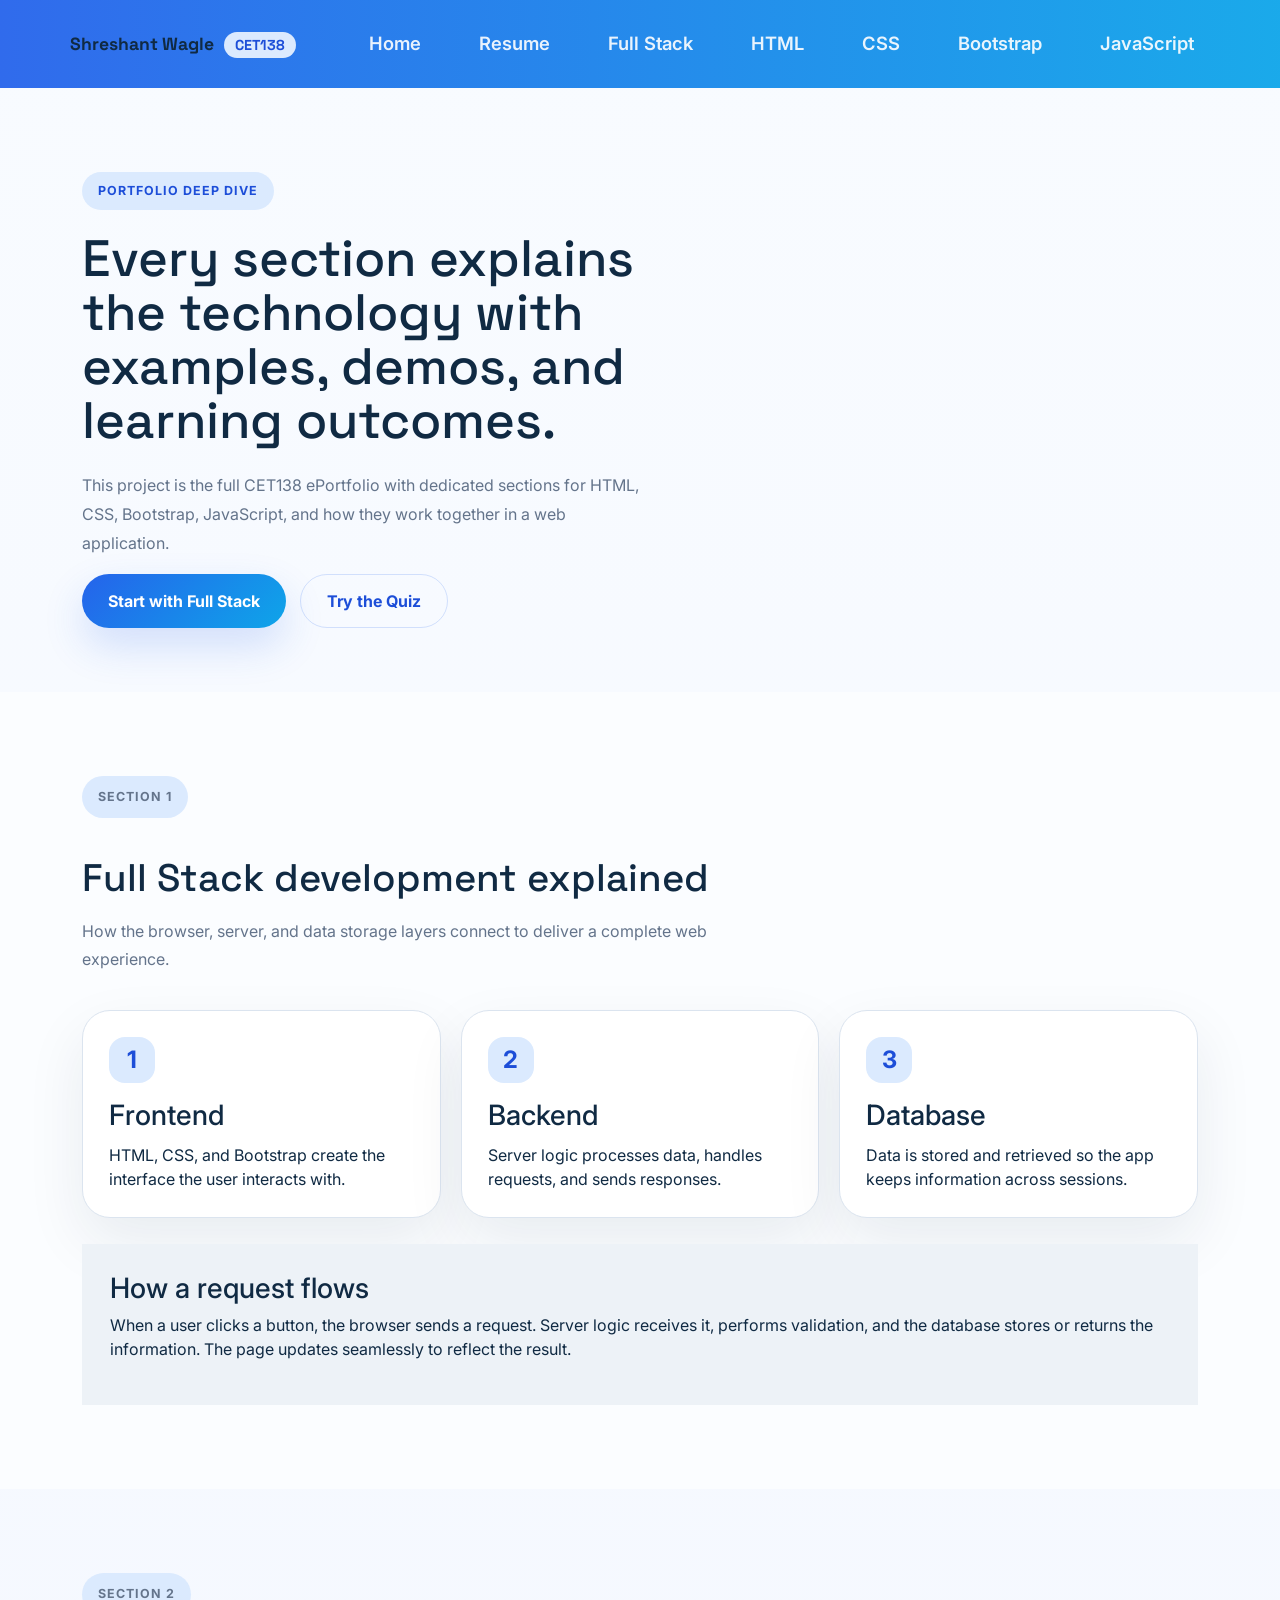
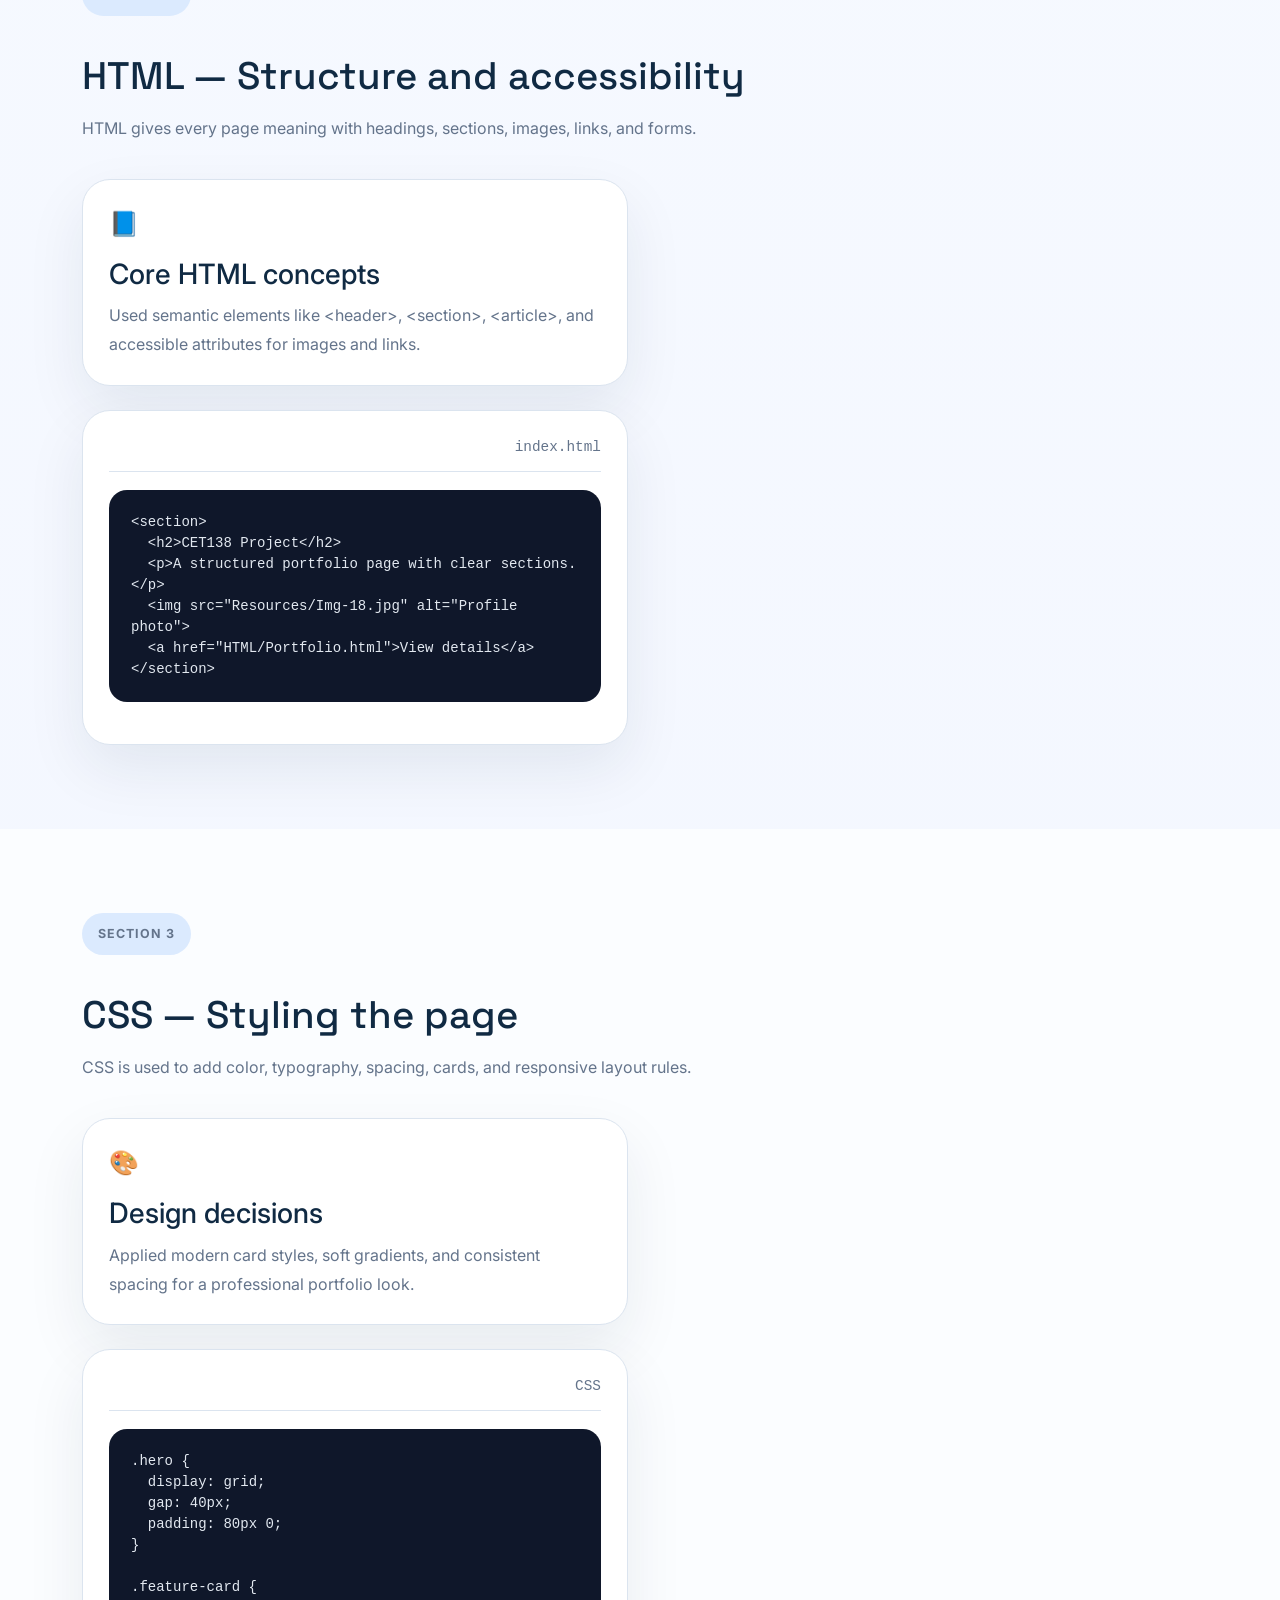
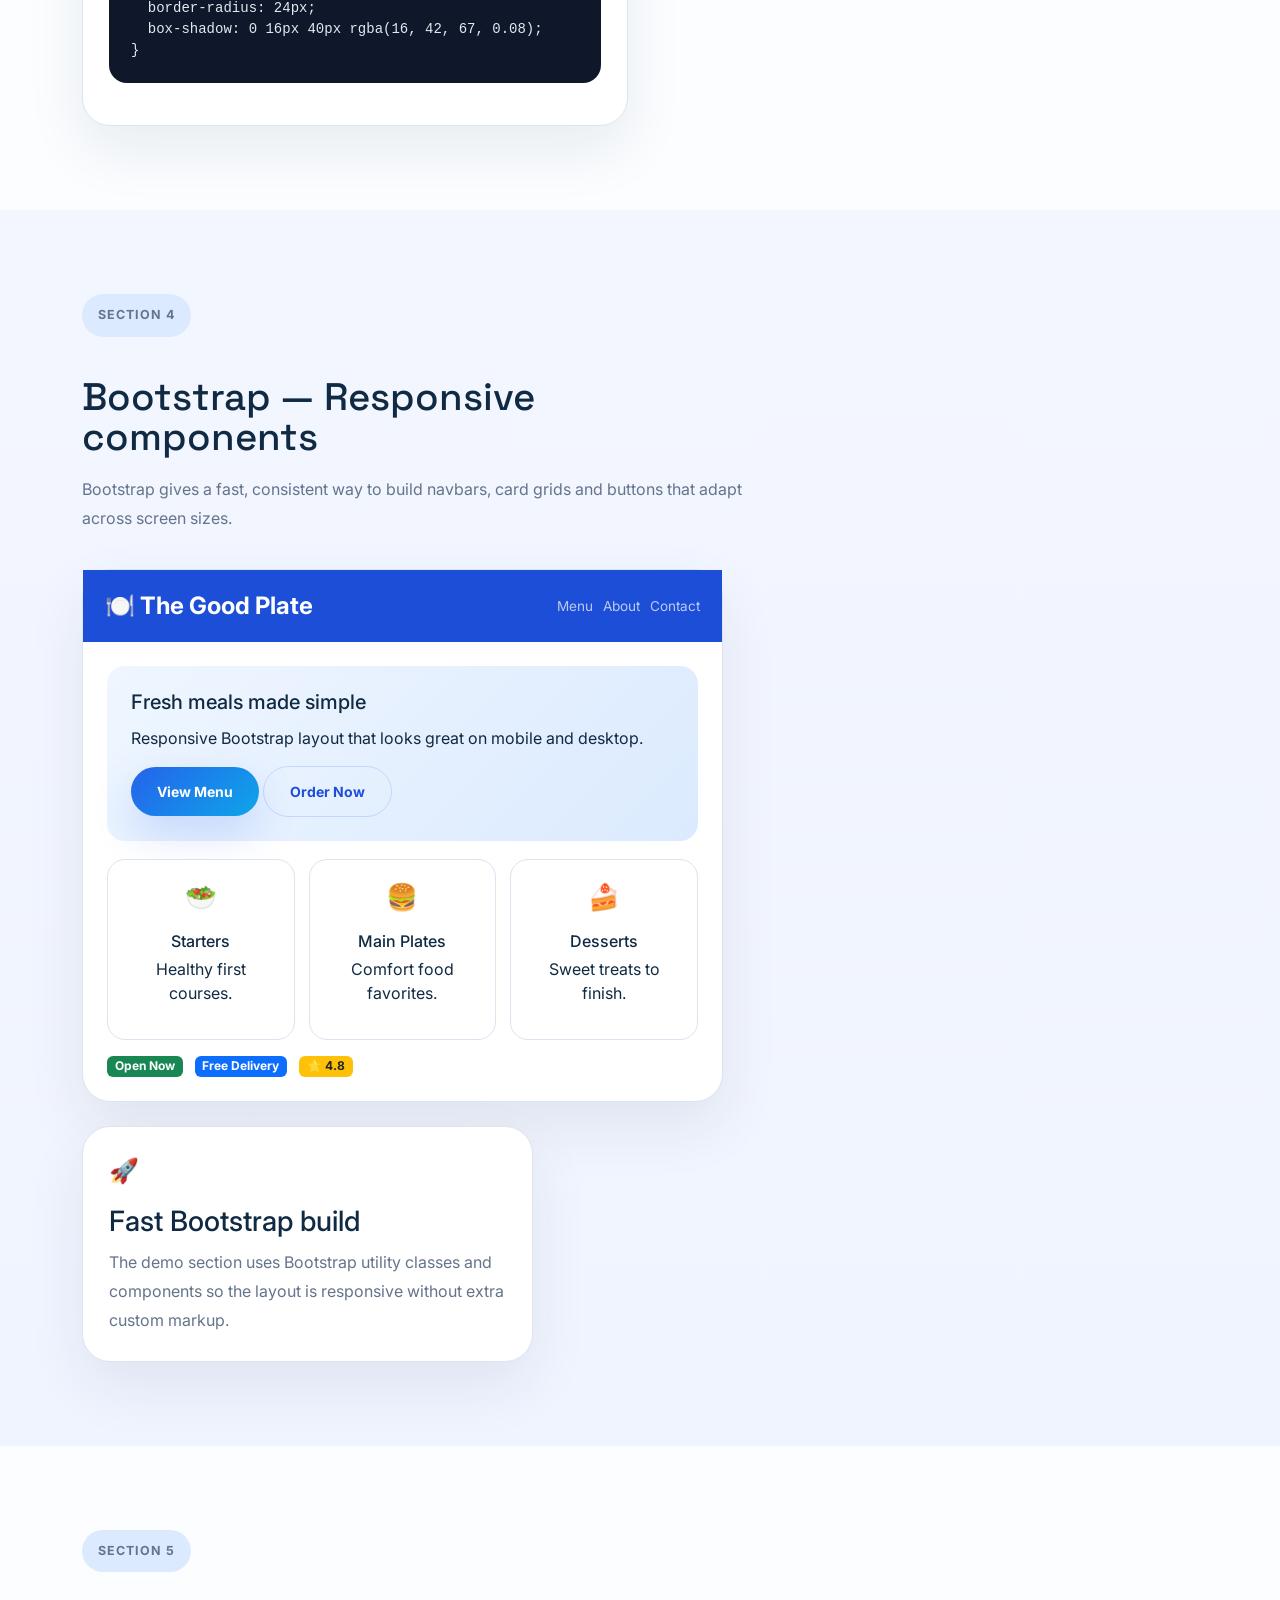
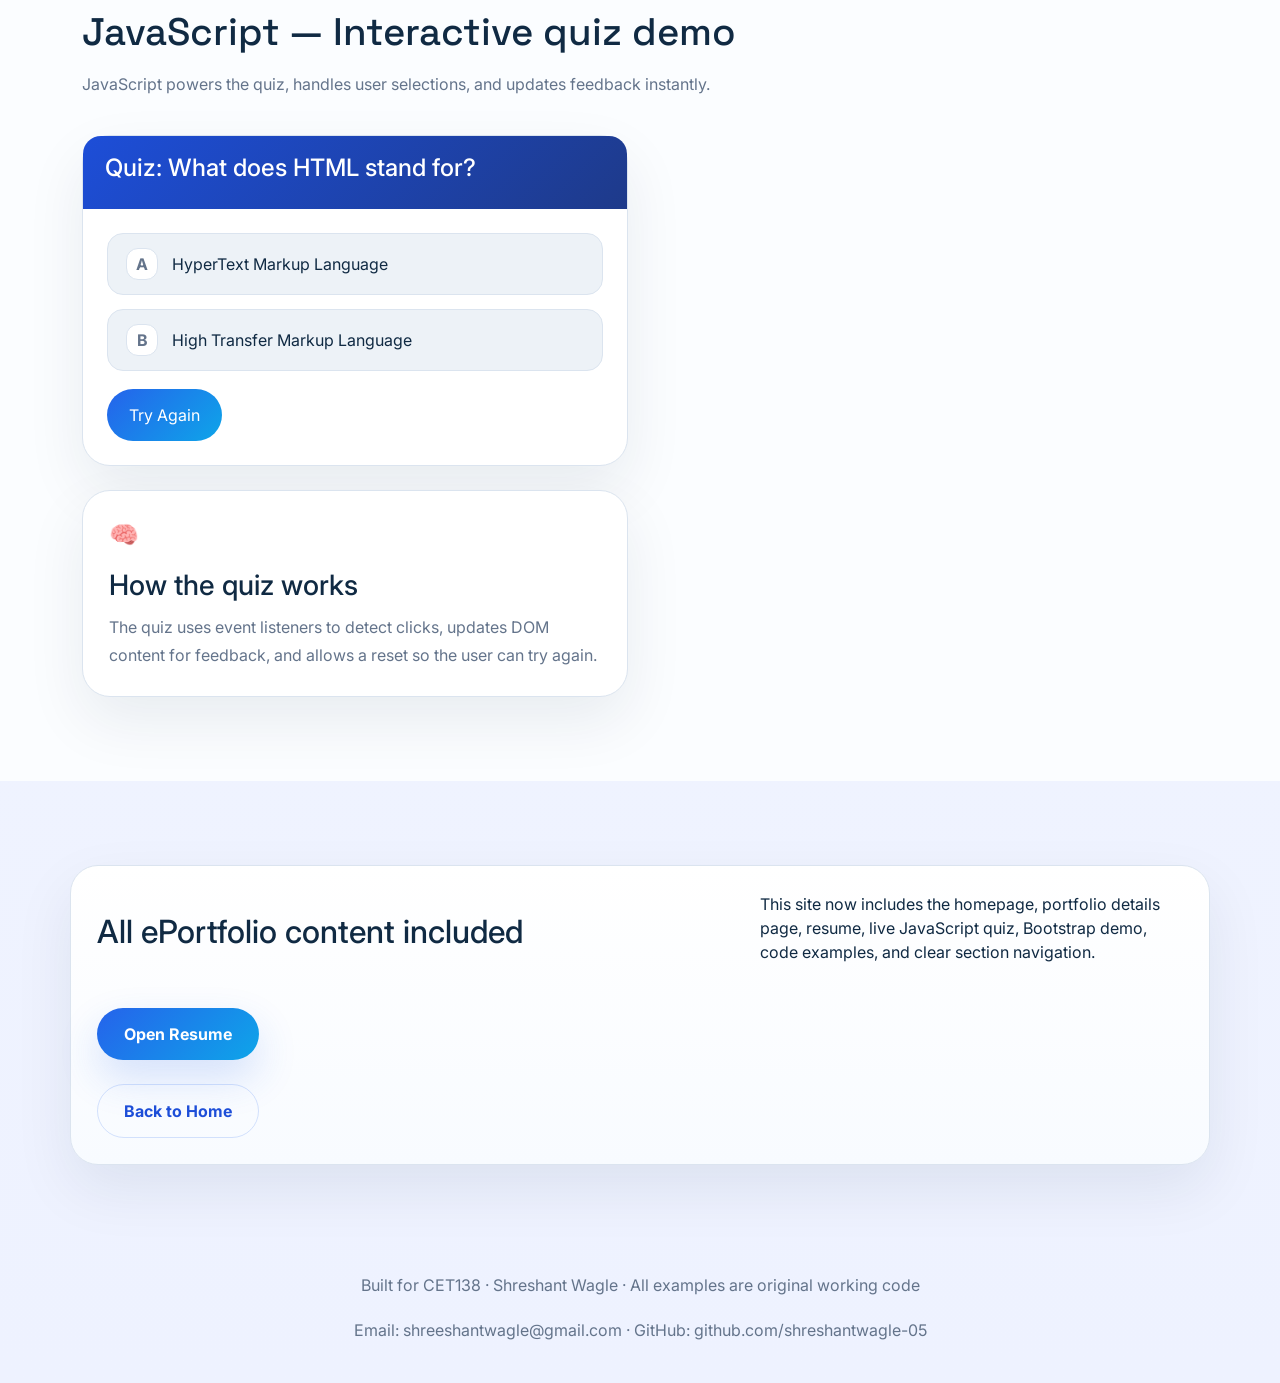
==== commit c4eb8856: "update" ====
--- a/HTML/Portfolio.html
+++ b/HTML/Portfolio.html
@@ -2,485 +2,279 @@
 <html lang="en">
 
 <head>
-    <meta charset="UTF-8">
-    <meta name="viewport" content="width=device-width, initial-scale=1.0">
-    <title>CET138 ePortfolio – Full Stack Development</title>
-    <link
-        href="https://fonts.googleapis.com/css2?family=Space+Grotesk:wght@400;500;600;700&family=Inter:wght@400;500;600&family=Fira+Code:wght@400;500&display=swap"
-        rel="stylesheet">
-    <link href="https://cdn.jsdelivr.net/npm/bootstrap@5.3.0/dist/css/bootstrap.min.css" rel="stylesheet">
-    <link rel="stylesheet" href="../CSS/index.css">
+  <meta charset="UTF-8">
+  <meta name="viewport" content="width=device-width, initial-scale=1.0">
+  <meta name="description"
+    content="Detailed CET138 portfolio page showcasing HTML, CSS, Bootstrap, and JavaScript sections with live demos." />
+  <title>CET138 Portfolio | Shreshant Wagle</title>
+  <link
+    href="https://fonts.googleapis.com/css2?family=Inter:wght@400;500;600;700&family=Space+Grotesk:wght@500;600;700&display=swap"
+    rel="stylesheet">
+  <link href="https://cdn.jsdelivr.net/npm/bootstrap@5.3.0/dist/css/bootstrap.min.css" rel="stylesheet">
+  <link rel="stylesheet" href="../CSS/index.css">
 </head>
 
-<body>
-
-    <!-- NAVBAR -->
-    <nav class="navbar navbar-expand-lg">
-        <div class="container">
-            <a class="navbar-brand" href="../index.html">
-                Shreshant Wagle <span class="brand-badge">CET138</span>
-            </a>
-            <button class="navbar-toggler" type="button" data-bs-toggle="collapse" data-bs-target="#navMenu">
-                <span class="navbar-toggler-icon"></span>
-            </button>
-            <div class="collapse navbar-collapse" id="navMenu">
-                <ul class="navbar-nav ms-auto gap-1">
-                    <li class="nav-item"><a class="nav-link" href="../index.html">🏠 Home</a></li>
-                    <li class="nav-item"><a class="nav-link" href="#fullstack">Full Stack</a></li>
-                    <li class="nav-item"><a class="nav-link" href="#html">HTML</a></li>
-                    <li class="nav-item"><a class="nav-link" href="#bootstrap">Bootstrap</a></li>
-                    <li class="nav-item"><a class="nav-link" href="#javascript">JavaScript</a></li>
-                </ul>
-            </div>
-        </div>
-    </nav>
-
-    <!-- HERO -->
-    <section class="hero" id="hero">
-        <div class="hero-grid"></div>
-        <div class="hero-glow1"></div>
-        <div class="hero-glow2"></div>
-        <div class="container">
-            <div class="row align-items-center g-5">
-                <div class="col-lg-6 hero-content">
-                    <div class="hero-eyebrow">CET138 Full Stack Development</div>
-                    <h1>Building the<br>Web <span class="grad">from Scratch</span></h1>
-                    <p class="hero-desc">An ePortfolio demonstrating my understanding of full stack web technologies —
-                        from HTML structure to JavaScript interactivity, all working together.</p>
-                    <div class="hero-btns">
-                        <a href="#fullstack" class="btn-primary-hero">Explore Portfolio</a>
-                        <a href="#javascript" class="btn-ghost-hero">See Live Demo →</a>
-                    </div>
-                    <div class="hero-stats">
-                        <div>
-                            <div class="hero-stat-num">5<span>+</span></div>
-                            <div class="hero-stat-label">Technologies</div>
-                        </div>
-                        <div>
-                            <div class="hero-stat-num">3<span>+</span></div>
-                            <div class="hero-stat-label">Live Demos</div>
-                        </div>
-                        <div>
-                            <div class="hero-stat-num">1<span>x</span></div>
-                            <div class="hero-stat-label">Full Portfolio</div>
-                        </div>
-                    </div>
-                </div>
-                <div class="col-lg-6">
-                    <div class="hero-visual">
-                        <div class="tech-row">
-                            <div class="tech-pill">
-                                <div class="tech-pill-icon">📄</div>
-                                <div>
-                                    <div class="tech-pill-name">HTML5</div>
-                                    <div class="tech-pill-desc">Structure &amp; Content</div>
-                                </div>
-                            </div>
-                            <div class="tech-pill">
-                                <div class="tech-pill-icon">⚡</div>
-                                <div>
-                                    <div class="tech-pill-name">Bootstrap 5</div>
-                                    <div class="tech-pill-desc">Responsive Framework</div>
-                                </div>
-                            </div>
-                        </div>
-                        <div class="tech-row">
-                            <div class="tech-pill">
-                                <div class="tech-pill-icon">🔧</div>
-                                <div>
-                                    <div class="tech-pill-name">JavaScript</div>
-                                    <div class="tech-pill-desc">Interactivity &amp; Logic</div>
-                                </div>
-                            </div>
-                            <div class="tech-pill">
-                                <div class="tech-pill-icon">🌐</div>
-                                <div>
-                                    <div class="tech-pill-name">Full Stack</div>
-                                    <div class="tech-pill-desc">End-to-End Dev</div>
-                                </div>
-                            </div>
-                        </div>
-                    </div>
-                </div>
-            </div>
-        </div>
-    </section>
-
-    <!-- SECTION 01 — FULL STACK -->
-    <section class="section" id="fullstack">
-        <div class="container">
-            <div class="row g-5">
-                <div class="col-lg-5 fade-up">
-                    <div class="section-eyebrow">Section 01 — Overview</div>
-                    <h2 class="section-title">What is Full Stack Development?</h2>
-                    <p class="section-desc">Full stack development covers every layer of a web application — the visual
-                        interface users see, the server logic that processes data, and the database that stores it
-                        permanently.</p>
-                    <div class="concept-row">
-                        <div class="concept-badge"><span class="dot dot-blue"></span>Frontend</div>
-                        <div class="concept-badge"><span class="dot dot-cyan"></span>Backend</div>
-                        <div class="concept-badge"><span class="dot dot-purple"></span>Database</div>
-                        <div class="concept-badge"><span class="dot dot-green"></span>APIs</div>
-                        <div class="concept-badge"><span class="dot dot-amber"></span>DevOps</div>
-                    </div>
-                </div>
-                <div class="col-lg-7 fade-up">
-                    <div class="row g-4">
-                        <div class="col-md-4">
-                            <div class="feat-card">
-                                <div class="feat-icon blue">🖥️</div>
-                                <h5>Frontend</h5>
-                                <p>What users see and touch. Built with HTML, CSS, JavaScript and Bootstrap.</p>
-                            </div>
-                        </div>
-                        <div class="col-md-4">
-                            <div class="feat-card">
-                                <div class="feat-icon cyan">⚙️</div>
-                                <h5>Backend</h5>
-                                <p>Server-side logic. Handles requests, authentication, and business rules.</p>
-                            </div>
-                        </div>
-                        <div class="col-md-4">
-                            <div class="feat-card">
-                                <div class="feat-icon purple">🗄️</div>
-                                <h5>Database</h5>
-                                <p>Stores all data permanently. MySQL for structured, MongoDB for flexible.</p>
-                            </div>
-                        </div>
-                    </div>
-                </div>
-            </div>
-
-            <div class="row g-5 align-items-start mt-4">
-                <div class="col-lg-5 fade-up">
-                    <h4 class="flow-heading">How a Food Order Works</h4>
-                    <p class="flow-intro">When a customer places an order on a delivery app, the request travels through
-                        every layer of the full stack in under two seconds. Here is exactly what happens at each step.
-                    </p>
-                </div>
-                <div class="col-lg-7 fade-up">
-                    <div class="flow-wrap">
-                        <div class="flow-node">
-                            <div class="flow-node-num">1</div>
-                            <div class="flow-node-text">
-                                <h6>Customer Taps "Place Order"</h6>
-                                <p>JavaScript captures the click event in the browser — no page reload</p>
-                            </div>
-                        </div>
-                        <div class="flow-connector"></div>
-                        <div class="flow-node">
-                            <div class="flow-node-num">2</div>
-                            <div class="flow-node-text">
-                                <h6>Frontend Sends the Request</h6>
-                                <p>Cart data is packaged as JSON and sent via HTTP POST to the backend API</p>
-                            </div>
-                        </div>
-                        <div class="flow-connector"></div>
-                        <div class="flow-node">
-                            <div class="flow-node-num">3</div>
-                            <div class="flow-node-text">
-                                <h6>Backend Processes Everything</h6>
-                                <p>Validates input, checks authentication, processes payment via Stripe</p>
-                            </div>
-                        </div>
-                        <div class="flow-connector"></div>
-                        <div class="flow-node">
-                            <div class="flow-node-num">4</div>
-                            <div class="flow-node-text">
-                                <h6>Database Saves the Order</h6>
-                                <p>New order record written with ID, items, price, address, and status</p>
-                            </div>
-                        </div>
-                        <div class="flow-connector flow-connector-green"></div>
-                        <div class="flow-node flow-node-success">
-                            <div class="flow-node-num success">✓</div>
-                            <div class="flow-node-text">
-                                <h6>Confirmation Shown to Customer</h6>
-                                <p>Success response sent back — frontend updates the page instantly</p>
-                            </div>
-                        </div>
-                    </div>
-                </div>
-            </div>
-        </div>
-    </section>
-
-    <!-- SECTION 02 — HTML -->
-    <section class="section section-alt" id="html">
-        <div class="container">
-            <div class="row g-5 align-items-start">
-                <div class="col-lg-5 fade-up">
-                    <div class="section-eyebrow">Section 02 — Markup</div>
-                    <h2 class="section-title">HTML – Structure of Every Page</h2>
-                    <p class="section-desc">HTML (HyperText Markup Language) is the skeleton of every webpage. It uses
-                        tags to label content so the browser knows what each piece is and how to display it.</p>
-                    <div class="row g-3">
-                        <div class="col-6">
-                            <div class="feat-card feat-card-sm">
-                                <div class="feat-icon feat-icon-sm cyan">📌</div>
-                                <h5>&lt;h1&gt;–&lt;h6&gt;</h5>
-                                <p>Heading hierarchy for page structure</p>
-                            </div>
-                        </div>
-                        <div class="col-6">
-                            <div class="feat-card feat-card-sm">
-                                <div class="feat-icon feat-icon-sm blue">🔗</div>
-                                <h5>&lt;a&gt;</h5>
-                                <p>Anchor links — connects pages together</p>
-                            </div>
-                        </div>
-                        <div class="col-6">
-                            <div class="feat-card feat-card-sm">
-                                <div class="feat-icon feat-icon-sm purple">📝</div>
-                                <h5>&lt;form&gt;</h5>
-                                <p>Collects user input for the backend</p>
-                            </div>
-                        </div>
-                        <div class="col-6">
-                            <div class="feat-card feat-card-sm">
-                                <div class="feat-icon feat-icon-sm green">🖼️</div>
-                                <h5>&lt;img&gt;</h5>
-                                <p>Embeds images with alt text for accessibility</p>
-                            </div>
-                        </div>
-                    </div>
-                </div>
-                <div class="col-lg-7 fade-up">
-                    <div class="code-wrap">
-                        <div class="code-header">
-                            <div class="code-dots2"><span></span><span></span><span></span></div>
-                            <span class="code-filename">index.html</span>
-                        </div>
-                        <div class="code-body">
-                            <pre><span class="cm2">&lt;!-- Standard HTML5 document structure --&gt;</span>
-<span class="tag2">&lt;!DOCTYPE html&gt;</span>
-<span class="tag2">&lt;html</span> <span class="attr2">lang=</span><span class="str">"en"</span><span class="tag2">&gt;</span>
-<span class="tag2">&lt;head&gt;</span>
-  <span class="tag2">&lt;meta</span> <span class="attr2">charset=</span><span class="str">"UTF-8"</span><span class="tag2">&gt;</span>
-  <span class="tag2">&lt;title&gt;</span>My ePortfolio<span class="tag2">&lt;/title&gt;</span>
-<span class="tag2">&lt;/head&gt;</span>
-<span class="tag2">&lt;body&gt;</span>
-
-  <span class="tag2">&lt;h1&gt;</span>Welcome to My Portfolio<span class="tag2">&lt;/h1&gt;</span>
-  <span class="tag2">&lt;p&gt;</span>CET138 Full Stack Development student.<span class="tag2">&lt;/p&gt;</span>
-
-  <span class="cm2">&lt;!-- Unordered list of skills --&gt;</span>
-  <span class="tag2">&lt;ul&gt;</span>
-    <span class="tag2">&lt;li&gt;</span>HTML &amp; CSS<span class="tag2">&lt;/li&gt;</span>
-    <span class="tag2">&lt;li&gt;</span>Bootstrap Framework<span class="tag2">&lt;/li&gt;</span>
-    <span class="tag2">&lt;li&gt;</span>JavaScript<span class="tag2">&lt;/li&gt;</span>
-  <span class="tag2">&lt;/ul&gt;</span>
-
-  <span class="cm2">&lt;!-- Image with alt text for accessibility --&gt;</span>
-  <span class="tag2">&lt;img</span> <span class="attr2">src=</span><span class="str">"profile.jpg"</span>
-       <span class="attr2">alt=</span><span class="str">"Profile photo"</span><span class="tag2">&gt;</span>
-
-  <span class="cm2">&lt;!-- Contact form --&gt;</span>
-  <span class="tag2">&lt;form&gt;</span>
-    <span class="tag2">&lt;input</span> <span class="attr2">type=</span><span class="str">"text"</span>
-           <span class="attr2">placeholder=</span><span class="str">"Your name"</span><span class="tag2">&gt;</span>
-    <span class="tag2">&lt;button&gt;</span>Send Message<span class="tag2">&lt;/button&gt;</span>
-  <span class="tag2">&lt;/form&gt;</span>
-
-<span class="tag2">&lt;/body&gt;</span>
-<span class="tag2">&lt;/html&gt;</span></pre>
-                        </div>
-                    </div>
-                </div>
-            </div>
-        </div>
-    </section>
-
-    <!-- SECTION 03 — BOOTSTRAP -->
-    <section class="section section-alt" id="bootstrap">
-        <div class="container">
-            <div class="row g-5 align-items-start">
-                <div class="col-lg-5 fade-up">
-                    <div class="section-eyebrow">Section 03 — Framework</div>
-                    <h2 class="section-title">Bootstrap – Build Faster</h2>
-                    <p class="section-desc">Bootstrap is a free CSS framework that provides a 12-column responsive grid
-                        and ready-made components — navbar, cards, buttons — all with a single CDN link.</p>
-                    <div class="code-wrap">
-                        <div class="code-header">
-                            <div class="code-dots2"><span></span><span></span><span></span></div>
-                            <span class="code-filename">index.html — Bootstrap grid</span>
-                        </div>
-                        <div class="code-body">
-                            <pre><span class="cm2">&lt;!-- Add via CDN --&gt;</span>
-<span class="tag2">&lt;link</span> <span class="attr2">href=</span><span class="str">"bootstrap.min.css"</span><span class="tag2">&gt;</span>
-
-<span class="cm2">&lt;!-- Responsive 3-column grid --&gt;</span>
-<span class="tag2">&lt;div</span> <span class="attr2">class=</span><span class="str">"container"</span><span class="tag2">&gt;</span>
- <span class="tag2">&lt;div</span> <span class="attr2">class=</span><span class="str">"row"</span><span class="tag2">&gt;</span>
-
-  <span class="tag2">&lt;div</span> <span class="attr2">class=</span><span class="str">"col-md-4"</span><span class="tag2">&gt;</span>
-   <span class="tag2">&lt;div</span> <span class="attr2">class=</span><span class="str">"card"</span><span class="tag2">&gt;</span>Starters<span class="tag2">&lt;/div&gt;</span>
-  <span class="tag2">&lt;/div&gt;</span>
-
-  <span class="tag2">&lt;div</span> <span class="attr2">class=</span><span class="str">"col-md-4"</span><span class="tag2">&gt;</span>
-   <span class="tag2">&lt;div</span> <span class="attr2">class=</span><span class="str">"card"</span><span class="tag2">&gt;</span>Mains<span class="tag2">&lt;/div&gt;</span>
-  <span class="tag2">&lt;/div&gt;</span>
-
-  <span class="tag2">&lt;div</span> <span class="attr2">class=</span><span class="str">"col-md-4"</span><span class="tag2">&gt;</span>
-   <span class="tag2">&lt;div</span> <span class="attr2">class=</span><span class="str">"card"</span><span class="tag2">&gt;</span>Desserts<span class="tag2">&lt;/div&gt;</span>
-  <span class="tag2">&lt;/div&gt;</span>
-
- <span class="tag2">&lt;/div&gt;</span>
-<span class="tag2">&lt;/div&gt;</span></pre>
-                        </div>
-                    </div>
-                </div>
-                <div class="col-lg-7 fade-up">
-                    <p class="demo-intro">Live Bootstrap demo — navbar, responsive card grid, and components:</p>
-                    <div class="bs-demo-wrap">
-                        <div class="bs-nav-live">
-                            <div class="bs-nav-brand">🍽️ The Good Plate</div>
-                            <div class="bs-nav-links">
-                                <a href="#" class="bs-nav-link">Menu</a>
-                                <a href="#" class="bs-nav-link">About</a>
-                                <a href="#" class="bs-nav-link">Contact</a>
-                            </div>
-                        </div>
-                        <div class="bs-body-live">
-                            <div class="bs-hero-live">
-                                <h5>Welcome to The Good Plate</h5>
-                                <p>Fresh food, made with care.</p>
-                                <button class="btn btn-primary btn-sm me-2">View Menu</button>
-                                <button class="btn btn-outline-secondary btn-sm">Contact Us</button>
-                            </div>
-                            <div class="bs-card-grid">
-                                <div class="bs-card-live">
-                                    <div class="bs-card-emoji">🥗</div>
-                                    <h6>Starters</h6>
-                                    <p>Light bites to begin</p>
-                                </div>
-                                <div class="bs-card-live">
-                                    <div class="bs-card-emoji">🍔</div>
-                                    <h6>Mains</h6>
-                                    <p>Hearty main courses</p>
-                                </div>
-                                <div class="bs-card-live">
-                                    <div class="bs-card-emoji">🍰</div>
-                                    <h6>Desserts</h6>
-                                    <p>Sweet finishes</p>
-                                </div>
-                            </div>
-                            <div class="bs-actions">
-                                <span class="badge bg-success">Open Now</span>
-                                <span class="badge bg-primary">Free Delivery</span>
-                                <span class="badge bg-warning text-dark">⭐ 4.8</span>
-                            </div>
-                        </div>
-                    </div>
-                    <div class="feat-card feat-card-note feat-card-amber">
-                        <p>This entire demo — navbar, hero, three cards, buttons, and badges — uses only Bootstrap class
-                            names. On a phone the three cards automatically stack into a single column without any extra
-                            CSS.</p>
-                    </div>
-                </div>
-            </div>
-        </div>
-    </section>
-
-    <!-- SECTION 04 — JAVASCRIPT -->
-    <section class="section" id="javascript">
-        <div class="container">
-            <div class="row g-5 align-items-start">
-                <div class="col-lg-6 fade-up">
-                    <div class="section-eyebrow">Section 04 — Interactivity</div>
-                    <h2 class="section-title">JavaScript – Bringing Pages to Life</h2>
-                    <p class="section-desc">JavaScript is the only language that runs in the browser and makes pages
-                        respond to what the user does — updating content, validating forms, and communicating with
-                        servers.</p>
-                    <div class="code-wrap">
-                        <div class="code-header">
-                            <div class="code-dots2"><span></span><span></span><span></span></div>
-                            <span class="code-filename">app.js</span>
-                        </div>
-                        <div class="code-body">
-                            <pre><span class="cm2">// HTML elements found by ID</span>
-<span class="kw">const</span> <span class="fn">correctBtn</span> = document.<span class="fn">getElementById</span>(<span class="str">"correct-btn"</span>);
-<span class="kw">const</span> <span class="fn">wrongBtn</span>   = document.<span class="fn">getElementById</span>(<span class="str">"wrong-btn"</span>);
-<span class="kw">const</span> <span class="fn">feedback</span>   = document.<span class="fn">getElementById</span>(<span class="str">"quiz-feedback"</span>);
-
-<span class="cm2">// Event listener — waits for a click</span>
-correctBtn.<span class="fn">addEventListener</span>(<span class="str">"click"</span>, <span class="kw">function</span>() {
-  feedback.textContent = <span class="str">"✓ Correct! Well done."</span>;
-  feedback.className = <span class="str">"quiz-feedback-box correct-fb show"</span>;
-  correctBtn.<span class="fn">classList</span>.<span class="fn">add</span>(<span class="str">"correct"</span>);
-});
-
-wrongBtn.<span class="fn">addEventListener</span>(<span class="str">"click"</span>, <span class="kw">function</span>() {
-  feedback.textContent = <span class="str">"✗ Not quite. Try again!"</span>;
-  feedback.className = <span class="str">"quiz-feedback-box wrong-fb show"</span>;
-  wrongBtn.<span class="fn">classList</span>.<span class="fn">add</span>(<span class="str">"wrong"</span>);
-});
-
-<span class="cm2">// Reusable function</span>
-<span class="kw">function</span> <span class="fn">greetUser</span>(name) {
-  <span class="kw">return</span> <span class="str">"Hello, "</span> + name + <span class="str">"!"</span>;
+<body class="nav-alt">
+  <header class="site-header">
+    <div class="container header-inner">
+      <a class="brand compact" href="../index.html">Shreshant Wagle<span>CET138</span></a>
+      <!-- Removed toggle button -->
+      <nav class="main-nav">
+        <a href="../index.html">Home</a>
+        <a href="../HTML/Resume.html">Resume</a>
+        <a href="#fullstack">Full Stack</a>
+        <a href="#html">HTML</a>
+        <a href="#css">CSS</a>
+        <a href="#bootstrap">Bootstrap</a>
+        <a href="#javascript">JavaScript</a>
+      </nav>
+    </div>
+  </header>
+
+  <main>
+    <section class="hero hero-page fade-up" id="hero">
+      <div class="container">
+        <div class="hero-copy">
+          <p class="eyebrow">Portfolio Deep Dive</p>
+          <h1>Every section explains the technology with examples, demos, and learning outcomes.</h1>
+          <p class="hero-text">This project is the full CET138 ePortfolio with dedicated sections for HTML, CSS,
+            Bootstrap, JavaScript, and how they work together in a web application.</p>
+          <div class="hero-actions">
+            <a class="btn btn-primary" href="#fullstack">Start with Full Stack</a>
+            <a class="btn btn-outline" href="#javascript">Try the Quiz</a>
+          </div>
+        </div>
+      </div>
+    </section>
+
+    <section class="section section-alt fade-up" id="fullstack">
+      <div class="container">
+        <div class="section-head">
+          <p class="eyebrow">Section 1</p>
+          <h2>Full Stack development explained</h2>
+          <p>How the browser, server, and data storage layers connect to deliver a complete web experience.</p>
+        </div>
+        <div class="flow-grid">
+          <article class="flow-card">
+            <span>1</span>
+            <h3>Frontend</h3>
+            <p>HTML, CSS, and Bootstrap create the interface the user interacts with.</p>
+          </article>
+          <article class="flow-card">
+            <span>2</span>
+            <h3>Backend</h3>
+            <p>Server logic processes data, handles requests, and sends responses.</p>
+          </article>
+          <article class="flow-card">
+            <span>3</span>
+            <h3>Database</h3>
+            <p>Data is stored and retrieved so the app keeps information across sessions.</p>
+          </article>
+        </div>
+        <div class="overview-panel fade-up">
+          <h3>How a request flows</h3>
+          <p>When a user clicks a button, the browser sends a request. Server logic receives it, performs validation,
+            and the database stores or returns the information. The page updates seamlessly to reflect the result.</p>
+        </div>
+      </div>
+    </section>
+
+    <section class="section fade-up" id="html">
+      <div class="container">
+        <div class="section-head">
+          <p class="eyebrow">Section 2</p>
+          <h2>HTML — Structure and accessibility</h2>
+          <p>HTML gives every page meaning with headings, sections, images, links, and forms.</p>
+        </div>
+        <div class="row gap-4">
+          <div class="col-lg-6 fade-up">
+            <article class="feature-card">
+              <span>📘</span>
+              <h3>Core HTML concepts</h3>
+              <p>Used semantic elements like &lt;header&gt;, &lt;section&gt;, &lt;article&gt;, and accessible attributes
+                for images and links.</p>
+            </article>
+          </div>
+          <div class="col-lg-6 fade-up">
+            <article class="code-wrap">
+              <div class="code-header">
+                <div></div>
+                <span>index.html</span>
+              </div>
+              <pre>&lt;section&gt;
+  &lt;h2&gt;CET138 Project&lt;/h2&gt;
+  &lt;p&gt;A structured portfolio page with clear sections.&lt;/p&gt;
+  &lt;img src="Resources/Img-18.jpg" alt="Profile photo"&gt;
+  &lt;a href="HTML/Portfolio.html"&gt;View details&lt;/a&gt;
+&lt;/section&gt;</pre>
+            </article>
+          </div>
+        </div>
+      </div>
+    </section>
+
+    <section class="section section-alt fade-up" id="css">
+      <div class="container">
+        <div class="section-head">
+          <p class="eyebrow">Section 3</p>
+          <h2>CSS — Styling the page</h2>
+          <p>CSS is used to add color, typography, spacing, cards, and responsive layout rules.</p>
+        </div>
+        <div class="row gap-4 align-items-center">
+          <div class="col-lg-6 fade-up">
+            <article class="feature-card">
+              <span>🎨</span>
+              <h3>Design decisions</h3>
+              <p>Applied modern card styles, soft gradients, and consistent spacing for a professional portfolio look.
+              </p>
+            </article>
+          </div>
+          <div class="col-lg-6 fade-up">
+            <article class="code-wrap">
+              <div class="code-header">
+                <div></div>
+                <span>CSS</span>
+              </div>
+              <pre>.hero {
+  display: grid;
+  gap: 40px;
+  padding: 80px 0;
 }
-console.<span class="fn">log</span>(<span class="fn">greetUser</span>(<span class="str">"Dipesh"</span>));
-<span class="cm2">// → Hello, Shreshant!</span></pre>
-                        </div>
-                    </div>
-                </div>
-                <div class="col-lg-6 fade-up">
-                    <p class="demo-intro">Live JavaScript demo — click an answer to see DOM manipulation in action:</p>
-                    <div class="quiz-wrap">
-                        <div class="quiz-header">
-                            <h5>🧠 Quick Quiz</h5>
-                        </div>
-                        <div class="quiz-body">
-                            <div class="quiz-q-text" id="quiz-q-text">Q1 — What does HTML stand for?</div>
-                            <div class="quiz-opts">
-                                <button class="quiz-opt" id="correct-btn"><span
-                                        class="quiz-opt-letter">A</span>HyperText Markup Language</button>
-                                <button class="quiz-opt" id="wrong-btn"><span class="quiz-opt-letter">B</span>High
-                                    Transfer Markup Language</button>
-                            </div>
-                            <div class="quiz-feedback-box" id="quiz-feedback"></div>
-                            <button class="quiz-next-btn" id="quiz-reset-btn" onclick="resetQuiz()">↩ Try Again</button>
-                        </div>
-                    </div>
-                    <div class="feat-card feat-card-note feat-card-green">
-                        <p>This quiz uses <strong>variables</strong> to store questions, <strong>event
-                                listeners</strong> to detect answers, and <strong>DOM manipulation</strong> to update
-                            what you see — all without any page reload.</p>
-                    </div>
-                </div>
-            </div>
-        </div>
-    </section>
-
-    <!-- FOOTER -->
-    <footer>
-        <div class="container">
-            <div class="row align-items-start g-4">
-                <div class="col-md-6">
-                    <div class="footer-brand">Shreshant Wagle — CET138 ePortfolio</div>
-                    <div class="footer-sub">Full Stack Development — Assignment 1</div>
-                    <div class="footer-pills">
-                        <span class="footer-pill">HTML5</span>
-                        <span class="footer-pill">Bootstrap 5</span>
-                        <span class="footer-pill">JavaScript</span>
-                        <span class="footer-pill">Full Stack</span>
-                    </div>
-                </div>
-                <div class="col-md-6">
-                    <p class="footer-demonstrates"><strong>What is demonstrated:</strong></p>
-                    <p class="footer-check">✓ HTML structure and semantic elements</p>
-                    <p class="footer-check">✓ Bootstrap grid and responsive components</p>
-                    <p class="footer-check">✓ JavaScript DOM manipulation and events</p>
-                    <p class="footer-check">✓ Full stack architecture and data flow</p>
-                </div>
-            </div>
-            <div class="footer-copy">Built for CET138 Module Assessment · All examples are original working code</div>
-        </div>
-    </footer>
-
-    <script src="https://cdn.jsdelivr.net/npm/bootstrap@5.3.0/dist/js/bootstrap.bundle.min.js"></script>
-    <script src="../JS/script.js"></script>
+
+.feature-card {
+  border-radius: 24px;
+  box-shadow: 0 16px 40px rgba(16, 42, 67, 0.08);
+}</pre>
+            </article>
+          </div>
+        </div>
+      </div>
+    </section>
+
+    <section class="section fade-up" id="bootstrap">
+      <div class="container">
+        <div class="section-head">
+          <p class="eyebrow">Section 4</p>
+          <h2>Bootstrap — Responsive components</h2>
+          <p>Bootstrap gives a fast, consistent way to build navbars, card grids and buttons that adapt across screen
+            sizes.</p>
+        </div>
+        <div class="row gap-4">
+          <div class="col-lg-7 fade-up">
+            <article class="bs-demo-wrap">
+              <div class="bs-nav-live">
+                <div class="bs-nav-brand">🍽️ The Good Plate</div>
+                <div class="bs-nav-links">
+                  <a class="bs-nav-link" href="#">Menu</a>
+                  <a class="bs-nav-link" href="#">About</a>
+                  <a class="bs-nav-link" href="#">Contact</a>
+                </div>
+              </div>
+              <div class="bs-body-live">
+                <div class="bs-hero-live">
+                  <h5>Fresh meals made simple</h5>
+                  <p>Responsive Bootstrap layout that looks great on mobile and desktop.</p>
+                  <button class="btn btn-primary btn-sm">View Menu</button>
+                  <button class="btn btn-outline btn-sm">Order Now</button>
+                </div>
+                <div class="bs-card-grid">
+                  <div class="bs-card-live">
+                    <div class="bs-card-emoji">🥗</div>
+                    <h6>Starters</h6>
+                    <p>Healthy first courses.</p>
+                  </div>
+                  <div class="bs-card-live">
+                    <div class="bs-card-emoji">🍔</div>
+                    <h6>Main Plates</h6>
+                    <p>Comfort food favorites.</p>
+                  </div>
+                  <div class="bs-card-live">
+                    <div class="bs-card-emoji">🍰</div>
+                    <h6>Desserts</h6>
+                    <p>Sweet treats to finish.</p>
+                  </div>
+                </div>
+                <div class="bs-actions">
+                  <span class="badge bg-success">Open Now</span>
+                  <span class="badge bg-primary">Free Delivery</span>
+                  <span class="badge bg-warning text-dark">⭐ 4.8</span>
+                </div>
+              </div>
+            </article>
+          </div>
+          <div class="col-lg-5 fade-up">
+            <article class="feature-card">
+              <span>🚀</span>
+              <h3>Fast Bootstrap build</h3>
+              <p>The demo section uses Bootstrap utility classes and components so the layout is responsive without
+                extra custom markup.</p>
+            </article>
+          </div>
+        </div>
+      </div>
+    </section>
+
+    <section class="section section-alt fade-up" id="javascript">
+      <div class="container">
+        <div class="section-head">
+          <p class="eyebrow">Section 5</p>
+          <h2>JavaScript — Interactive quiz demo</h2>
+          <p>JavaScript powers the quiz, handles user selections, and updates feedback instantly.</p>
+        </div>
+        <div class="row gap-4">
+          <div class="col-lg-6 fade-up">
+            <article class="quiz-wrap">
+              <div class="quiz-header">
+                <h5>Quiz: What does HTML stand for?</h5>
+              </div>
+              <div class="quiz-body">
+                <div class="quiz-opts">
+                  <button class="quiz-opt" id="correct-btn"><span class="quiz-opt-letter">A</span>HyperText Markup
+                    Language</button>
+                  <button class="quiz-opt" id="wrong-btn"><span class="quiz-opt-letter">B</span>High Transfer Markup
+                    Language</button>
+                </div>
+                <div class="quiz-feedback-box" id="quiz-feedback"></div>
+                <button class="quiz-next-btn" id="quiz-reset-btn" type="button">Try Again</button>
+              </div>
+            </article>
+          </div>
+          <div class="col-lg-6 fade-up">
+            <article class="feature-card">
+              <span>🧠</span>
+              <h3>How the quiz works</h3>
+              <p>The quiz uses event listeners to detect clicks, updates DOM content for feedback, and allows a reset so
+                the user can try again.</p>
+            </article>
+          </div>
+        </div>
+      </div>
+    </section>
+
+    <section class="section fade-up">
+      <div class="container summary-panel">
+        <h2>All ePortfolio content included</h2>
+        <p>This site now includes the homepage, portfolio details page, resume, live JavaScript quiz, Bootstrap demo,
+          code examples, and clear section navigation.</p>
+        <div class="summary-actions">
+          <a class="btn btn-primary" href="../HTML/Resume.html">Open Resume</a>
+          <a class="btn btn-outline" href="../index.html">Back to Home</a>
+        </div>
+      </div>
+    </section>
+  </main>
+
+  <footer class="site-footer">
+    <div class="container footer-inner">
+      <p>Built for CET138 · Shreshant Wagle · All examples are original working code</p>
+      <p class="footer-contact">Email: <a href="mailto:shreeshantwagle@gmail.com">shreeshantwagle@gmail.com</a> ·
+        GitHub: <a href="https://github.com/shreshantwagle-05" target="_blank"
+          rel="noopener">github.com/shreshantwagle-05</a></p>
+    </div>
+  </footer>
+
+  <script src="https://cdn.jsdelivr.net/npm/bootstrap@5.3.0/dist/js/bootstrap.bundle.min.js"></script>
+  <script src="../JS/script.js"></script>
 </body>
 
 </html>
--- a/CSS/index.css
+++ b/CSS/index.css
@@ -1,1672 +1,1026 @@
 :root {
-  --navy: #080f1e;
-  --navy2: #0f1f3d;
-  --blue: #2563eb;
-  --blue2: #3b82f6;
-  --cyan: #06b6d4;
-  --purple: #7c3aed;
-  --green: #10b981;
-  --red: #ef4444;
-  --amber: #f59e0b;
-  --light: #f8faff;
-  --border: #e2e8f0;
-  --grey: #64748b;
-  --text: #1e293b;
+  --bg: linear-gradient(180deg, #f8fbff, #eef2ff);
+  --surface: #fbfdff;
+  --surface-soft: #edf2f7;
+  --text: #102a43;
+  --muted: #64748b;
+  --primary: #2563eb;
+  --primary-dark: #1d4ed8;
+  --accent: #0ea5e9;
+  --accent-soft: #dbeafe;
+  --border: #dbe4ef;
+  --shadow: 0 24px 60px rgba(16, 42, 67, 0.08);
+  --about-bg: #fff8f0;
+  --portfolio-bg: #f7fff4;
+  --examples-bg: #fff6ff;
 }
 
 * {
+  box-sizing: border-box;
   margin: 0;
   padding: 0;
-  box-sizing: border-box;
+}
+
+html {
   scroll-behavior: smooth;
 }
+
 body {
+  min-height: 100vh;
   font-family: "Inter", sans-serif;
-  background: #fff;
   color: var(--text);
-  line-height: 1.7;
-  overflow-x: hidden;
-}
-
-.navbar {
-  background: rgba(8, 15, 30, 0.97) !important;
-  backdrop-filter: blur(12px);
-  padding: 14px 0;
+  background: var(--bg);
+}
+
+a {
+  color: inherit;
+  text-decoration: none;
+}
+
+img {
+  max-width: 100%;
+  display: block;
+}
+
+button,
+input,
+textarea,
+select {
+  font: inherit;
+}
+
+.container {
+  width: min(1140px, calc(100% - 32px));
+  margin: 0 auto;
+}
+
+.site-header,
+.topbar {
   position: sticky;
   top: 0;
-  z-index: 1000;
-  border-bottom: 1px solid rgba(37, 99, 235, 0.3);
-}
-.navbar-brand {
+  z-index: 50;
+  background: rgba(255, 255, 255, 0.96);
+  backdrop-filter: blur(14px);
+  border-bottom: 1px solid rgba(15, 45, 80, 0.08);
+}
+
+.header-inner {
+  display: flex;
+  align-items: center;
+  justify-content: space-between;
+  gap: 22px;
+  padding: 20px 0;
+}
+
+.brand {
   font-family: "Space Grotesk", sans-serif;
+  font-size: 1.25rem;
   font-weight: 700;
-  font-size: 1.05rem;
-  color: #fff !important;
-  display: flex;
+  color: var(--text);
+}
+
+.brand span {
+  margin-left: 10px;
+  font-size: 0.9rem;
+  background: var(--accent-soft);
+  color: var(--primary-dark);
+  padding: 4px 11px;
+  border-radius: 999px;
+}
+
+.main-nav,
+.topbar-nav {
+  display: flex;
+  align-items: center;
+  gap: 18px;
+  flex-wrap: wrap;
+}
+
+.main-nav a,
+.topbar-nav a {
+  color: var(--muted);
+  font-weight: 600;
+  transition:
+    color 0.2s ease,
+    transform 0.2s ease;
+}
+
+.main-nav a:hover,
+.topbar-nav a:hover,
+.main-nav a.active,
+.topbar-nav a.active {
+  color: var(--primary);
+}
+
+/* Larger, more prominent navbar links with subtle underline for active */
+.main-nav a {
+  padding: 10px 16px;
+  border-radius: 10px;
+  font-size: 1.15rem;
+}
+
+.main-nav a.active {
+  position: relative;
+  color: var(--primary-dark);
+}
+
+.main-nav a.active::after {
+  content: "";
+  position: absolute;
+  left: 8px;
+  right: 8px;
+  bottom: -8px;
+  height: 3px;
+  border-radius: 6px;
+  background: linear-gradient(90deg, var(--primary), var(--accent));
+  opacity: 0.95;
+}
+
+/* Nav hover micro animation */
+.main-nav a:hover {
+  transform: translateY(-3px);
+}
+
+.main-nav {
+  gap: 26px;
+}
+
+.cta-link {
+  background: var(--primary);
+  color: white;
+  padding: 12px 22px;
+  border-radius: 999px;
+  font-size: 1rem;
+}
+
+.hero,
+.section,
+.resume-page {
+  overflow: hidden;
+}
+
+.hero {
+  padding: 84px 0 64px;
+}
+
+.hero-grid {
+  display: grid;
+  grid-template-columns: 1.05fr 0.95fr;
+  gap: 48px;
+  align-items: center;
+}
+
+.hero-copy {
+  max-width: 560px;
+}
+
+.hero h1,
+.hero-card h2,
+.section-head h2,
+.resume-panel h2,
+.resume-footer h2 {
+  font-family: "Space Grotesk", sans-serif;
+  line-height: 1.05;
+}
+
+.eyebrow {
+  display: inline-flex;
   align-items: center;
   gap: 10px;
-}
-.brand-badge {
-  background: linear-gradient(135deg, var(--blue), var(--cyan));
-  color: white;
-  font-size: 0.7rem;
+  padding: 10px 16px;
+  border-radius: 999px;
+  background: var(--accent-soft);
+  color: var(--primary-dark);
+  font-size: 0.78rem;
   font-weight: 700;
-  padding: 3px 9px;
-  border-radius: 20px;
-  letter-spacing: 0.5px;
-}
-.nav-link {
-  color: rgba(255, 255, 255, 0.65) !important;
-  font-size: 0.83rem;
-  font-weight: 500;
-  padding: 7px 13px !important;
-  border-radius: 7px;
-  transition: all 0.2s;
-}
-
-.nav-link:hover {
-  color: #fff !important;
-  background: rgba(255, 255, 255, 0.08);
-}
-
-.nav-link.active-nav {
-  color: #fff !important;
-  background: rgba(37, 99, 235, 0.25);
-}
-
-.navbar-toggler {
-  border-color: rgba(255, 255, 255, 0.2);
-}
-
-.navbar-toggler-icon {
-  filter: invert(1);
-}
-
-.hero {
-  background: var(--navy);
-  min-height: 100vh;
-  display: flex;
-  align-items: center;
-  position: relative;
-  overflow: hidden;
-  padding: 80px 0;
-}
-.hero-grid {
-  position: absolute;
-  inset: 0;
-  background-image:
-    linear-gradient(rgba(37, 99, 235, 0.07) 1px, transparent 1px),
-    linear-gradient(90deg, rgba(37, 99, 235, 0.07) 1px, transparent 1px);
-  background-size: 60px 60px;
-}
-.hero-glow1 {
-  position: absolute;
-  top: -200px;
-  right: -200px;
-  width: 700px;
-  height: 700px;
-  background: radial-gradient(
-    circle,
-    rgba(37, 99, 235, 0.18) 0%,
-    transparent 65%
-  );
-  border-radius: 50%;
-}
-.hero-glow2 {
-  position: absolute;
-  bottom: -200px;
-  left: -150px;
-  width: 600px;
-  height: 600px;
-  background: radial-gradient(
-    circle,
-    rgba(6, 182, 212, 0.12) 0%,
-    transparent 65%
-  );
-  border-radius: 50%;
-}
-.hero-content {
-  position: relative;
-  z-index: 2;
-}
-
-.hero-eyebrow {
+  letter-spacing: 0.08em;
+  text-transform: uppercase;
+  margin-bottom: 22px;
+}
+
+.hero h1 {
+  font-size: clamp(2.8rem, 4vw, 4rem);
+  margin-bottom: 24px;
+}
+
+.hero-text,
+.section-head p,
+.feature-card p,
+.preview-card p,
+.resume-copy,
+.resume-card p,
+.resume-contact p,
+.footer-inner p {
+  color: var(--muted);
+  line-height: 1.8;
+}
+
+.hero-actions,
+.contact-buttons,
+.hero-card-stats,
+.hero-panel-cta,
+.summary-actions,
+.resume-badges {
+  display: flex;
+  flex-wrap: wrap;
+  gap: 14px;
+}
+
+.btn {
   display: inline-flex;
   align-items: center;
+  justify-content: center;
   gap: 8px;
-  background: rgba(37, 99, 235, 0.12);
-  border: 1px solid rgba(37, 99, 235, 0.3);
-  color: var(--cyan);
-  padding: 6px 16px;
-  border-radius: 30px;
-  font-size: 0.78rem;
-  font-weight: 600;
-  letter-spacing: 1.2px;
-  text-transform: uppercase;
-  margin-bottom: 28px;
-}
-.hero-eyebrow::before {
-  content: "";
-  width: 6px;
-  height: 6px;
-  background: var(--cyan);
-  border-radius: 50%;
-  animation: pulse 2s infinite;
-}
-@keyframes pulse {
-  0%,
-  100% {
-    opacity: 1;
-    transform: scale(1);
-  }
-  50% {
-    opacity: 0.4;
-    transform: scale(0.8);
-  }
-}
-
-.hero h1 {
-  font-family: "Space Grotesk", sans-serif;
-  font-size: clamp(2.8rem, 7vw, 4.5rem);
+  padding: 14px 26px;
+  border-radius: 999px;
   font-weight: 700;
-  color: #fff;
-  line-height: 1.1;
-  letter-spacing: -1.5px;
-  margin-bottom: 8px;
-}
-.hero h1 .grad,
-.grad {
-  background: linear-gradient(135deg, var(--blue2), var(--cyan));
-  -webkit-background-clip: text;
-  -webkit-text-fill-color: transparent;
-  background-clip: text;
-}
-.hero-role {
-  font-size: 1.1rem;
-  color: rgba(255, 255, 255, 0.5);
-  margin-bottom: 24px;
-  font-weight: 500;
-}
-.hero-desc {
-  font-size: 1rem;
-  color: rgba(255, 255, 255, 0.6);
-  max-width: 500px;
-  margin-bottom: 40px;
-  line-height: 1.8;
-}
-
-.hero-btns {
-  display: flex;
-  gap: 14px;
-  flex-wrap: wrap;
-  margin-bottom: 48px;
-}
-.btn-primary-hero {
-  background: linear-gradient(135deg, var(--blue), var(--blue2));
+  transition:
+    transform 0.2s ease,
+    box-shadow 0.2s ease,
+    background 0.2s ease,
+    border 0.2s ease;
+}
+
+.btn:hover {
+  transform: translateY(-2px);
+}
+
+.btn-small {
+  padding: 12px 20px;
+}
+
+.btn-primary {
+  background: linear-gradient(135deg, var(--primary), var(--accent));
   color: white;
   border: none;
-  padding: 13px 28px;
-  border-radius: 10px;
-  font-weight: 600;
-  font-size: 0.9rem;
-  cursor: pointer;
-  text-decoration: none;
-  display: inline-block;
+  box-shadow: 0 18px 40px rgba(37, 99, 235, 0.18);
+}
+
+.btn-outline {
+  border: 1px solid rgba(37, 99, 235, 0.18);
+  color: var(--primary-dark);
+  background: transparent;
+}
+
+.hero-stats {
+  display: grid;
+  grid-template-columns: repeat(3, minmax(0, 1fr));
+  gap: 18px;
+  margin-top: 36px;
+}
+
+.hero-stats div {
+  background: var(--surface);
+  border: 1px solid var(--border);
+  border-radius: 20px;
+  padding: 18px 16px;
+  text-align: center;
+}
+
+.hero-stats strong {
+  display: block;
+  font-size: 1.8rem;
+  margin-bottom: 6px;
+  color: var(--text);
+}
+
+.hero-panel {
+  background: linear-gradient(
+    180deg,
+    rgba(37, 99, 235, 0.08),
+    rgba(14, 165, 233, 0.08)
+  );
+  border-radius: 32px;
+  padding: 32px;
+  border: 1px solid rgba(37, 99, 235, 0.14);
+  box-shadow: var(--shadow);
+}
+
+.hero-panel-inner {
+  display: grid;
+  gap: 18px;
+}
+
+.hero-panel-text {
+  color: var(--muted);
+}
+
+.tag-list {
+  display: flex;
+  flex-wrap: wrap;
+  gap: 10px;
+}
+
+.tag-list span {
+  padding: 10px 14px;
+  border-radius: 999px;
+  background: var(--surface);
+  border: 1px solid var(--border);
+  color: var(--primary-dark);
+  font-weight: 700;
+}
+
+.section {
+  padding: 84px 0;
+}
+
+.section-alt {
+  background: var(--surface);
+}
+
+section#about {
+  background: var(--about-bg);
+}
+
+section#portfolio {
+  background: linear-gradient(180deg, #f6fbf8, #f3f8ff);
+  padding: 100px 0;
+}
+
+.portfolio-grid {
+  display: grid;
+  gap: 20px;
+}
+
+.portfolio-card {
+  display: flex;
+  align-items: center;
+  gap: 20px;
+  background: white;
+  padding: 22px;
+  border-radius: 18px;
+  border: 1px solid var(--border);
   transition:
-    transform 0.2s,
-    box-shadow 0.2s;
-  box-shadow: 0 4px 20px rgba(37, 99, 235, 0.4);
-}
-.btn-primary-hero:hover {
-  transform: translateY(-2px);
-  box-shadow: 0 8px 28px rgba(37, 99, 235, 0.5);
+    transform 0.32s cubic-bezier(0.2, 0.9, 0.2, 1),
+    box-shadow 0.32s ease,
+    background 0.32s ease;
+}
+
+.portfolio-card .card-icon {
+  width: 86px;
+  height: 86px;
+  border-radius: 14px;
+  background: linear-gradient(135deg, var(--accent-soft), #fff);
+  display: flex;
+  align-items: center;
+  justify-content: center;
+  font-size: 2rem;
+}
+
+.portfolio-card h3 {
+  margin: 0 0 6px 0;
+}
+
+.portfolio-card p {
+  margin: 0;
+  color: var(--muted);
+}
+
+.portfolio-card:hover {
+  transform: translateY(-8px) scale(1.01);
+  box-shadow: 0 28px 60px rgba(16, 42, 67, 0.08);
+  background: linear-gradient(180deg, #ffffff, #fbfdff);
+}
+
+/* Alternate left/right layout for visual interest */
+.portfolio-grid > a:nth-child(even) {
+  flex-direction: row-reverse;
+}
+
+@media (min-width: 900px) {
+  .portfolio-grid {
+    grid-template-columns: 1fr;
+  }
+}
+
+@media (max-width: 900px) {
+  .portfolio-card {
+    flex-direction: column;
+    text-align: center;
+  }
+
+  .portfolio-grid > a:nth-child(even) {
+    flex-direction: column;
+  }
+}
+
+section#examples {
+  background: var(--examples-bg);
+}
+
+.examples-grid {
+  display: grid;
+  grid-template-columns: repeat(auto-fit, minmax(220px, 1fr));
+  gap: 20px;
+}
+
+.example-card {
+  background: linear-gradient(
+    180deg,
+    rgba(255, 255, 255, 0.9),
+    rgba(250, 250, 255, 0.7)
+  );
+  border: 1px solid rgba(16, 42, 67, 0.05);
+  padding: 22px;
+  border-radius: 18px;
+  box-shadow: 0 18px 40px rgba(16, 42, 67, 0.06);
+  transition:
+    transform 0.25s ease,
+    box-shadow 0.25s ease,
+    border-color 0.25s ease;
+}
+
+.example-card strong {
+  display: block;
+  color: var(--primary-dark);
+  margin-bottom: 6px;
+}
+
+.example-card h4 {
+  margin: 6px 0 10px;
+  color: var(--text);
+}
+
+.example-card p {
+  color: var(--muted);
+  margin-bottom: 14px;
+}
+
+.example-card:hover {
+  transform: translateY(-6px);
+  border-color: rgba(37, 99, 235, 0.14);
+  box-shadow: 0 28px 60px rgba(37, 99, 235, 0.06);
+}
+
+/* Card style variants */
+.card-variant-1 {
+  /* default polished */
+}
+
+.card-variant-2 {
+  /* glass */
+  background: linear-gradient(
+    180deg,
+    rgba(255, 255, 255, 0.55),
+    rgba(255, 255, 255, 0.35)
+  );
+  border: 1px solid rgba(255, 255, 255, 0.12);
+  backdrop-filter: blur(6px) saturate(120%);
+  color: var(--text);
+}
+
+.card-variant-3 {
+  /* minimal outline */
+  background: transparent;
+  border: 1px dashed rgba(16, 42, 67, 0.06);
+  box-shadow: none;
+}
+
+.card-variant-3 h4 {
+  color: var(--primary-dark);
+}
+
+/* Small utility: compact brand */
+.brand.compact {
+  font-size: 1.1rem;
+}
+
+/* Alternate nav style when body.nav-alt is present */
+body.nav-alt .site-header,
+body.nav-alt .topbar {
+  background: linear-gradient(
+    90deg,
+    rgba(37, 99, 235, 0.95),
+    rgba(14, 165, 233, 0.95)
+  );
   color: white;
-}
-.btn-ghost-hero {
-  background: rgba(255, 255, 255, 0.06);
-  color: rgba(255, 255, 255, 0.85);
-  border: 1px solid rgba(255, 255, 255, 0.15);
-  padding: 13px 28px;
-  border-radius: 10px;
-  font-weight: 600;
-  font-size: 0.9rem;
-  cursor: pointer;
-  text-decoration: none;
-  display: inline-block;
-  transition: all 0.2s;
-}
-.btn-ghost-hero:hover {
+  border-bottom: none;
+}
+
+body.nav-alt .main-nav a,
+body.nav-alt .topbar-nav a {
+  color: rgba(255, 255, 255, 0.9);
+}
+
+body.nav-alt .main-nav a.active {
+  color: white;
+}
+
+body.nav-alt .cta-link {
   background: rgba(255, 255, 255, 0.12);
   color: white;
 }
 
-/* Hero stats (portfolio page) */
-.hero-stats {
-  display: flex;
-  gap: 40px;
-  flex-wrap: wrap;
-  border-top: 1px solid rgba(255, 255, 255, 0.08);
-  padding-top: 32px;
-}
-.hero-stat-num {
-  font-family: "Space Grotesk", sans-serif;
-  font-size: 1.8rem;
-  font-weight: 700;
-  color: #fff;
-  line-height: 1;
-  margin-bottom: 4px;
-}
-.hero-stat-num span {
-  color: var(--cyan);
-}
-.hero-stat-label {
-  font-size: 0.78rem;
-  color: rgba(255, 255, 255, 0.45);
-  text-transform: uppercase;
-  letter-spacing: 0.8px;
-}
-
-/* Hero visual pills (portfolio page) */
-.hero-visual {
-  position: relative;
-  z-index: 2;
-  display: flex;
-  flex-direction: column;
-  gap: 14px;
-}
-.tech-row {
-  display: flex;
-  gap: 12px;
-  justify-content: flex-end;
-}
-.tech-pill {
-  background: rgba(255, 255, 255, 0.05);
-  border: 1px solid rgba(255, 255, 255, 0.1);
-  border-radius: 10px;
-  padding: 14px 20px;
-  display: flex;
-  align-items: center;
-  gap: 10px;
-  transition: all 0.3s;
-  cursor: default;
-}
-.tech-pill:hover {
-  background: rgba(37, 99, 235, 0.15);
-  border-color: rgba(37, 99, 235, 0.4);
-  transform: translateX(-4px);
-}
-.tech-pill-icon {
-  font-size: 1.4rem;
-}
-.tech-pill-name {
-  font-family: "Space Grotesk", sans-serif;
-  font-weight: 600;
-  font-size: 0.9rem;
-  color: #fff;
-}
-.tech-pill-desc {
-  font-size: 0.75rem;
-  color: rgba(255, 255, 255, 0.45);
-}
-
-/* Photo ring (index page) */
-.photo-wrap {
-  position: relative;
-  z-index: 2;
-  display: flex;
-  justify-content: center;
-  align-items: center;
-}
-.photo-ring {
-  width: 280px;
-  height: 280px;
-  border-radius: 50%;
-  background: linear-gradient(135deg, var(--blue), var(--cyan));
-  padding: 4px;
-  box-shadow: 0 0 60px rgba(37, 99, 235, 0.35);
-  position: relative;
-}
-.photo-inner {
-  width: 100%;
-  height: 100%;
-  border-radius: 50%;
-  background: var(--navy2);
-  display: flex;
-  flex-direction: column;
-  align-items: center;
-  justify-content: center;
-  overflow: hidden;
-  position: relative;
-}
-.photo-inner img {
-  width: 100%;
-  height: 100%;
-  object-fit: cover;
-  border-radius: 50%;
-  display: block;
-}
-.photo-placeholder {
-  display: flex;
-  flex-direction: column;
-  align-items: center;
-  justify-content: center;
-  gap: 10px;
-  color: rgba(255, 255, 255, 0.4);
-  font-size: 0.8rem;
-  text-align: center;
-  padding: 20px;
-}
-.photo-placeholder .icon {
-  font-size: 3.5rem;
-}
-.photo-badge {
-  position: absolute;
-  bottom: -10px;
-  right: 10px;
-  background: linear-gradient(135deg, var(--green), #059669);
-  color: white;
-  padding: 6px 14px;
-  border-radius: 20px;
-  font-size: 0.72rem;
-  font-weight: 700;
-  letter-spacing: 0.5px;
-  box-shadow: 0 4px 14px rgba(16, 185, 129, 0.4);
-}
-
-.about-strip {
-  background: #f8faff;
-  border-top: 1px solid var(--border);
-  border-bottom: 1px solid var(--border);
-  padding: 56px 0;
-}
-.about-strip h2 {
-  font-family: "Space Grotesk", sans-serif;
-  font-size: 1.8rem;
-  font-weight: 700;
-  color: var(--text);
-  margin-bottom: 14px;
-}
-.about-strip p {
-  color: var(--grey);
-  font-size: 0.97rem;
-  line-height: 1.8;
-  max-width: 580px;
-}
-.stat-box {
-  text-align: center;
-}
-.stat-num {
-  font-family: "Space Grotesk", sans-serif;
-  font-size: 2.2rem;
-  font-weight: 700;
-  color: var(--blue);
-  line-height: 1;
-}
-.stat-label {
-  font-size: 0.8rem;
-  color: var(--grey);
-  font-weight: 500;
-  margin-top: 4px;
-}
-
-.sections-area {
-  padding: 80px 0;
-}
-.section-label {
-  display: inline-block;
-  font-size: 0.72rem;
-  font-weight: 700;
-  letter-spacing: 1.5px;
-  text-transform: uppercase;
-  color: var(--blue);
-  margin-bottom: 32px;
-  padding: 4px 12px;
-  background: rgba(37, 99, 235, 0.08);
-  border-radius: 20px;
-}
-.sections-title {
-  font-family: "Space Grotesk", sans-serif;
-  font-size: 2rem;
-  font-weight: 700;
-  color: var(--text);
-  margin-bottom: 12px;
-}
-.sections-sub {
-  color: var(--grey);
-  font-size: 0.95rem;
-  margin-bottom: 48px;
-  max-width: 520px;
-}
-
-.port-card {
-  background: #fff;
-  border: 1px solid var(--border);
-  border-radius: 16px;
-  padding: 28px;
-  transition: all 0.25s;
-  text-decoration: none;
-  color: var(--text);
-  display: block;
-  height: 100%;
-}
-.port-card:hover {
-  border-color: var(--blue);
-  box-shadow: 0 8px 32px rgba(37, 99, 235, 0.12);
-  transform: translateY(-4px);
-  color: var(--text);
-}
-.port-card-icon {
-  font-size: 2rem;
-  margin-bottom: 16px;
-}
-.port-card-eyebrow {
-  font-size: 0.72rem;
-  font-weight: 700;
-  letter-spacing: 1px;
-  text-transform: uppercase;
-  color: var(--blue);
-  margin-bottom: 8px;
-}
-.port-card h3 {
-  font-family: "Space Grotesk", sans-serif;
-  font-size: 1.15rem;
-  font-weight: 700;
-  margin-bottom: 10px;
-}
-.port-card p {
-  font-size: 0.88rem;
-  color: var(--grey);
-  line-height: 1.65;
-  margin-bottom: 16px;
-}
-.port-card-link {
-  font-size: 0.82rem;
-  font-weight: 600;
-  color: var(--blue);
-}
-.port-card:hover .port-card-link::after {
-  content: " →";
-}
-
-.covers-area {
-  background: var(--navy);
-  padding: 80px 0;
-}
-.covers-title {
-  font-family: "Space Grotesk", sans-serif;
-  font-size: 1.9rem;
-  font-weight: 700;
-  color: #fff;
-  margin-bottom: 12px;
-}
-.covers-sub {
-  color: rgba(255, 255, 255, 0.5);
-  font-size: 0.95rem;
-  margin-bottom: 48px;
-}
-.cover-item {
-  display: flex;
-  gap: 16px;
-  align-items: flex-start;
-  background: rgba(255, 255, 255, 0.04);
-  border: 1px solid rgba(255, 255, 255, 0.08);
-  border-radius: 12px;
-  padding: 20px;
-  margin-bottom: 14px;
-  transition: border-color 0.2s;
-}
-.cover-item:hover {
-  border-color: rgba(37, 99, 235, 0.4);
-}
-.cover-icon {
-  font-size: 1.4rem;
-  flex-shrink: 0;
-  margin-top: 2px;
-}
-.cover-text h5 {
-  font-family: "Space Grotesk", sans-serif;
-  font-size: 0.95rem;
-  font-weight: 600;
-  color: #fff;
-  margin-bottom: 4px;
-}
-.cover-text p {
-  font-size: 0.83rem;
-  color: rgba(255, 255, 255, 0.45);
-  margin: 0;
-  line-height: 1.6;
-}
-
-.section {
-  padding: 100px 0;
-}
-.section-alt {
-  background: var(--light);
-}
-
-.section-eyebrow {
-  display: inline-flex;
-  align-items: center;
-  gap: 8px;
-  font-size: 0.75rem;
-  font-weight: 700;
-  letter-spacing: 1.5px;
-  text-transform: uppercase;
-  color: var(--blue);
-  margin-bottom: 14px;
-}
-.section-eyebrow::before {
-  content: "";
-  width: 20px;
-  height: 2px;
-  background: linear-gradient(90deg, var(--blue), var(--cyan));
-  border-radius: 2px;
-}
-.section-title {
-  font-family: "Space Grotesk", sans-serif;
-  font-size: clamp(1.8rem, 3.5vw, 2.6rem);
-  font-weight: 700;
-  color: var(--navy2);
-  line-height: 1.2;
-  letter-spacing: -0.5px;
-  margin-bottom: 16px;
-}
-.section-desc {
-  font-size: 1rem;
-  color: var(--grey);
-  max-width: 540px;
-  margin-bottom: 52px;
-  line-height: 1.75;
-}
-
-/* Feature cards */
-.feat-card {
+/* Center hero panel photo on small screens */
+@media (max-width: 720px) {
+  .hero-panel {
+    text-align: center;
+    padding: 22px;
+  }
+
+  .hero-panel .profile-photo {
+    margin: 0 auto 12px;
+    height: 110px !important;
+    width: 110px !important;
+  }
+
+  .brand.compact {
+    font-size: 0.92rem;
+  }
+}
+
+.section-head {
+  max-width: 680px;
+  margin-bottom: 36px;
+}
+
+.section-head h2 {
+  font-size: clamp(2rem, 3vw, 3rem);
+  margin: 18px 0;
+}
+
+.feature-grid,
+.showcase-grid,
+.portfolio-grid,
+.flow-grid,
+.summary-actions,
+.skills-grid,
+.values-list,
+.resume-intro {
+  display: grid;
+  gap: 24px;
+}
+
+.feature-grid,
+.showcase-grid,
+.portfolio-grid,
+.flow-grid,
+.skills-grid,
+.values-list {
+  grid-template-columns: repeat(3, minmax(0, 1fr));
+}
+
+.showcase-card,
+.feature-card,
+.portfolio-card,
+.flow-card,
+.resume-card,
+.summary-panel,
+.contact-panel,
+.quiz-wrap,
+.bs-demo-wrap,
+.code-wrap,
+.resume-panel {
   background: white;
   border: 1px solid var(--border);
+  border-radius: 28px;
+  padding: 26px;
+  box-shadow: var(--shadow);
+  transition:
+    transform 0.25s ease,
+    border-color 0.25s ease,
+    box-shadow 0.25s ease;
+}
+
+.showcase-card:hover,
+.feature-card:hover,
+.portfolio-card:hover,
+.flow-card:hover,
+.resume-card:hover,
+.bs-card-live:hover,
+.code-wrap:hover {
+  transform: translateY(-4px);
+  border-color: rgba(37, 99, 235, 0.24);
+}
+
+.feature-card span,
+.showcase-card h3,
+.portfolio-card span,
+.flow-card span,
+.quiz-wrap h5,
+.bs-demo-wrap .bs-nav-brand,
+.resume-card h3 {
+  font-size: 1.5rem;
+}
+
+.feature-card h3,
+.showcase-card h3,
+.portfolio-card h3,
+.flow-card h3,
+.bs-card-live h6,
+.resume-card h3 {
+  margin: 16px 0 10px;
+  color: var(--text);
+}
+
+.feature-card p,
+.showcase-card p,
+.portfolio-card p,
+.flow-card p,
+.resume-card p {
+  margin: 0;
+}
+
+.showcase-grid,
+.portfolio-grid,
+.feature-grid,
+.flow-grid,
+.values-list {
+  gap: 20px;
+}
+
+.portfolio-card,
+.showcase-card,
+.flow-card {
+  display: block;
+}
+
+.portfolio-card span,
+.flow-card span {
+  display: inline-flex;
+  align-items: center;
+  justify-content: center;
+  width: 46px;
+  height: 46px;
   border-radius: 16px;
-  padding: 30px;
-  height: 100%;
-  transition: all 0.25s;
-  position: relative;
+  background: var(--accent-soft);
+  color: var(--primary-dark);
+}
+
+.contact-panel,
+.summary-panel {
+  display: grid;
+  grid-template-columns: 1.5fr 1fr;
+  align-items: center;
+  gap: 28px;
+  background: linear-gradient(180deg, #ffffff, #f8fbff);
+}
+
+.contact-buttons {
+  justify-content: flex-start;
+}
+
+.summary-actions {
+  justify-content: flex-start;
+}
+
+.flow-card span {
+  font-weight: 700;
+}
+
+.overview-panel {
+  margin-top: 26px;
+  padding: 28px;
+  background: var(--surface-soft);
+}
+
+.code-wrap {
   overflow: hidden;
 }
-.feat-card::before {
-  content: "";
-  position: absolute;
-  top: 0;
-  left: 0;
-  right: 0;
-  height: 3px;
-  background: linear-gradient(90deg, var(--blue), var(--cyan));
-  opacity: 0;
-  transition: opacity 0.25s;
-}
-.feat-card:hover {
-  transform: translateY(-6px);
-  box-shadow: 0 20px 40px rgba(0, 0, 0, 0.09);
-  border-color: rgba(37, 99, 235, 0.2);
-}
-.feat-card:hover::before {
-  opacity: 1;
-}
-.feat-icon {
-  width: 48px;
-  height: 48px;
+
+.code-header {
+  display: flex;
+  justify-content: space-between;
+  align-items: center;
+  border-bottom: 1px solid var(--border);
+  padding-bottom: 12px;
+  margin-bottom: 18px;
+}
+
+.code-header span {
+  font-family: "Fira Code", monospace;
+  color: var(--muted);
+  font-size: 0.9rem;
+}
+
+.code-wrap pre {
+  background: #0f172a;
+  color: #e2e8f0;
+  border-radius: 18px;
+  padding: 22px;
+  white-space: pre-wrap;
+  word-break: break-word;
+  overflow-x: auto;
+}
+
+.bs-demo-wrap {
+  padding: 0;
+}
+
+.bs-nav-live {
+  background: var(--primary-dark);
+  color: white;
+  padding: 18px 22px;
+  display: flex;
+  align-items: center;
+  justify-content: space-between;
+  gap: 16px;
+}
+
+.bs-nav-brand {
+  font-weight: 700;
+}
+
+.bs-nav-links {
+  display: flex;
+  gap: 10px;
+  flex-wrap: wrap;
+}
+
+.bs-nav-link {
+  color: rgba(255, 255, 255, 0.7);
+  font-size: 0.85rem;
+}
+
+.bs-nav-link:hover {
+  color: white;
+}
+
+.bs-body-live {
+  padding: 24px;
+}
+
+.bs-hero-live {
+  background: linear-gradient(135deg, #eff6ff, #dbeafe);
+  border-radius: 18px;
+  padding: 24px;
+  margin-bottom: 18px;
+}
+
+.bs-hero-live h5 {
+  margin-bottom: 12px;
+}
+
+.bs-card-grid {
+  display: grid;
+  grid-template-columns: repeat(3, minmax(0, 1fr));
+  gap: 14px;
+}
+
+.bs-card-live {
+  background: white;
+  border-radius: 18px;
+  padding: 18px;
+  text-align: center;
+  border: 1px solid var(--border);
+}
+
+.bs-card-emoji {
+  font-size: 1.6rem;
+  margin-bottom: 10px;
+}
+
+.bs-card-live h6 {
+  margin-bottom: 6px;
+}
+
+.bs-actions {
+  display: flex;
+  flex-wrap: wrap;
+  gap: 12px;
+  margin-top: 16px;
+}
+
+.quiz-wrap {
+  padding: 0;
+}
+
+.quiz-header {
+  background: linear-gradient(135deg, var(--primary-dark), #1e3a8a);
+  padding: 18px 22px;
+  color: white;
+  border-radius: 18px 18px 0 0;
+}
+
+.quiz-body {
+  padding: 24px;
+}
+
+.quiz-opts {
+  display: grid;
+  gap: 14px;
+}
+
+.quiz-opt {
+  background: var(--surface-soft);
+  border: 1px solid var(--border);
+  color: var(--text);
+  padding: 14px 18px;
+  border-radius: 16px;
+  text-align: left;
+  display: flex;
+  align-items: center;
+  gap: 14px;
+  cursor: pointer;
+  transition: all 0.2s ease;
+}
+
+.quiz-opt:hover {
+  border-color: var(--primary);
+  background: #eff6ff;
+}
+
+.quiz-opt-letter {
+  width: 32px;
+  height: 32px;
+  display: inline-flex;
+  align-items: center;
+  justify-content: center;
   border-radius: 12px;
-  display: flex;
-  align-items: center;
-  justify-content: center;
-  font-size: 1.4rem;
-  margin-bottom: 18px;
-}
-.feat-icon.blue {
-  background: rgba(37, 99, 235, 0.1);
-}
-.feat-icon.cyan {
-  background: rgba(6, 182, 212, 0.1);
-}
-.feat-icon.purple {
-  background: rgba(124, 58, 237, 0.1);
-}
-.feat-icon.green {
-  background: rgba(16, 185, 129, 0.1);
-}
-.feat-icon.amber {
-  background: rgba(245, 158, 11, 0.1);
-}
-.feat-card h5 {
-  font-family: "Space Grotesk", sans-serif;
-  font-weight: 600;
-  font-size: 1rem;
-  color: var(--navy2);
-  margin-bottom: 8px;
-}
-.feat-card p {
-  font-size: 0.88rem;
-  color: var(--grey);
-  margin: 0;
-  line-height: 1.65;
-}
-
-/* Code blocks */
-.code-wrap {
-  background: #0d1117;
-  border-radius: 16px;
-  overflow: hidden;
-  border: 1px solid rgba(255, 255, 255, 0.06);
-  box-shadow: 0 20px 60px rgba(0, 0, 0, 0.25);
-}
-.code-header {
-  background: #161b22;
-  padding: 12px 20px;
-  display: flex;
-  align-items: center;
-  gap: 12px;
-  border-bottom: 1px solid rgba(255, 255, 255, 0.06);
-}
-.code-dots2 {
-  display: flex;
-  gap: 6px;
-}
-.code-dots2 span {
-  width: 12px;
-  height: 12px;
-  border-radius: 50%;
-}
-.code-dots2 span:nth-child(1) {
-  background: #ff5f57;
-}
-.code-dots2 span:nth-child(2) {
-  background: #febc2e;
-}
-.code-dots2 span:nth-child(3) {
-  background: #28c840;
-}
-.code-filename {
-  font-family: "Fira Code", monospace;
-  font-size: 0.78rem;
-  color: rgba(255, 255, 255, 0.4);
-  margin-left: 4px;
-}
-.code-body {
-  padding: 24px 28px;
-  overflow-x: auto;
-}
-.code-body pre {
-  font-family: "Fira Code", monospace;
-  font-size: 0.82rem;
-  color: #c9d1d9;
-  margin: 0;
-  white-space: pre;
-  line-height: 1.75;
-}
-.kw {
-  color: #ff7b72;
-}
-.fn {
-  color: #d2a8ff;
-}
-.str {
-  color: #a5d6ff;
-}
-.tag2 {
-  color: #7ee787;
-}
-.attr2 {
-  color: #e3b341;
-}
-.cm2 {
-  color: #484f58;
-  font-style: italic;
-}
-.num {
-  color: #f2cc60;
-}
-
-/* Flow diagram */
-.flow-wrap {
-  display: flex;
-  flex-direction: column;
-  gap: 2px;
-}
-.flow-node {
-  display: flex;
-  align-items: flex-start;
-  gap: 16px;
   background: white;
   border: 1px solid var(--border);
-  border-radius: 12px;
-  padding: 18px 20px;
-  transition: all 0.2s;
-}
-.flow-node:hover {
-  border-color: var(--blue);
-  box-shadow: 0 4px 16px rgba(37, 99, 235, 0.1);
-}
-.flow-node-num {
-  width: 32px;
-  height: 32px;
-  background: linear-gradient(135deg, var(--blue), var(--cyan));
-  color: white;
-  border-radius: 8px;
-  display: flex;
-  align-items: center;
-  justify-content: center;
-  font-family: "Space Grotesk", sans-serif;
   font-weight: 700;
-  font-size: 0.85rem;
-  flex-shrink: 0;
-}
-.flow-node-num.success {
-  background: linear-gradient(135deg, var(--green), #34d399);
-}
-.flow-node-text h6 {
-  font-family: "Space Grotesk", sans-serif;
+  color: var(--muted);
+}
+
+.quiz-feedback-box {
+  margin-top: 18px;
+  padding: 16px;
+  border-radius: 16px;
+  display: none;
+  align-items: center;
+  gap: 10px;
   font-weight: 600;
-  font-size: 0.9rem;
-  color: var(--navy2);
-  margin-bottom: 3px;
-}
-.flow-node-text p {
-  font-size: 0.82rem;
-  color: var(--grey);
-  margin: 0;
-}
-.flow-connector {
-  width: 2px;
-  height: 20px;
-  background: linear-gradient(var(--blue), var(--cyan));
-  margin-left: 35px;
-  border-radius: 2px;
-}
-
-/* Concept badges */
-.concept-row {
-  display: flex;
-  flex-wrap: wrap;
-  gap: 10px;
-  margin-top: 20px;
-}
-.concept-badge {
-  background: white;
-  border: 1px solid var(--border);
-  border-radius: 8px;
-  padding: 8px 14px;
-  font-size: 0.82rem;
-  font-weight: 600;
-  color: var(--text);
-  display: flex;
-  align-items: center;
-  gap: 7px;
-}
-.concept-badge .dot {
-  width: 8px;
-  height: 8px;
-  border-radius: 50%;
-}
-.dot-blue {
-  background: var(--blue);
-}
-.dot-cyan {
-  background: var(--cyan);
-}
-.dot-purple {
-  background: var(--purple);
-}
-.dot-green {
-  background: var(--green);
-}
-.dot-amber {
-  background: var(--amber);
-}
-
-/* CSS Demo frame */
-.demo-frame {
-  background: white;
-  border: 1px solid var(--border);
-  border-radius: 16px;
-  overflow: hidden;
-  box-shadow: 0 4px 24px rgba(0, 0, 0, 0.06);
-}
-.demo-frame-bar {
-  background: #f1f5f9;
-  padding: 10px 16px;
-  display: flex;
-  align-items: center;
-  gap: 10px;
-  border-bottom: 1px solid var(--border);
-}
-.demo-frame-dots {
-  display: flex;
-  gap: 5px;
-}
-.demo-frame-dots span {
-  width: 10px;
-  height: 10px;
-  border-radius: 50%;
-}
-.demo-frame-dots span:nth-child(1) {
-  background: #ff5f57;
-}
-.demo-frame-dots span:nth-child(2) {
-  background: #febc2e;
-}
-.demo-frame-dots span:nth-child(3) {
-  background: #28c840;
-}
-.demo-frame-url {
-  background: white;
-  border: 1px solid var(--border);
-  border-radius: 6px;
-  padding: 4px 12px;
-  font-size: 0.75rem;
-  color: var(--grey);
-  flex: 1;
-  font-family: "Fira Code", monospace;
-}
-.demo-frame-body {
-  padding: 28px;
-}
-
-/* Profile card live demo */
-.profile-card-live {
-  background: linear-gradient(135deg, #0f1f3d 0%, #1e3a6e 50%, #2563eb 100%);
-  border-radius: 16px;
-  padding: 28px;
-  color: white;
-  max-width: 300px;
-  margin: 0 auto;
-  position: relative;
-  overflow: hidden;
-}
-.profile-card-live::before {
-  content: "";
-  position: absolute;
-  top: -40px;
-  right: -40px;
-  width: 120px;
-  height: 120px;
-  background: rgba(6, 182, 212, 0.15);
-  border-radius: 50%;
-}
-.profile-avatar {
-  width: 60px;
-  height: 60px;
-  background: rgba(255, 255, 255, 0.15);
-  border-radius: 50%;
-  display: flex;
-  align-items: center;
-  justify-content: center;
-  font-size: 1.6rem;
-  margin-bottom: 14px;
-  border: 2px solid rgba(255, 255, 255, 0.2);
-}
-.profile-card-live h4 {
-  font-family: "Space Grotesk", sans-serif;
-  font-size: 1.1rem;
-  margin-bottom: 4px;
-}
-.profile-card-live .role {
-  font-size: 0.8rem;
-  opacity: 0.65;
-  margin-bottom: 16px;
-}
-.skill-tags {
-  display: flex;
-  flex-wrap: wrap;
-  gap: 6px;
-  margin-bottom: 18px;
-}
-.skill-tag {
-  background: rgba(255, 255, 255, 0.12);
-  border: 1px solid rgba(255, 255, 255, 0.15);
-  color: rgba(255, 255, 255, 0.85);
-  padding: 3px 10px;
-  border-radius: 20px;
-  font-size: 0.72rem;
-  font-weight: 500;
-}
-.profile-btn {
-  background: white;
-  color: var(--blue);
-  border: none;
-  padding: 9px 20px;
-  border-radius: 8px;
-  font-weight: 700;
-  font-size: 0.82rem;
-  cursor: pointer;
-  transition: transform 0.2s;
-  font-family: "Inter", sans-serif;
-}
-.profile-btn:hover {
-  transform: scale(1.04);
-}
-
-/* Bootstrap live demo */
-.bs-demo-wrap {
-  background: white;
-  border: 1px solid var(--border);
-  border-radius: 16px;
-  overflow: hidden;
-  box-shadow: 0 4px 24px rgba(0, 0, 0, 0.06);
-}
-.bs-nav-live {
-  background: var(--navy2);
-  padding: 14px 20px;
-  display: flex;
-  align-items: center;
-  justify-content: space-between;
-  flex-wrap: wrap;
-  gap: 8px;
-}
-.bs-nav-brand {
-  font-family: "Space Grotesk", sans-serif;
-  font-weight: 700;
-  color: white;
-  font-size: 0.95rem;
-}
-.bs-nav-links {
-  display: flex;
-  gap: 4px;
-}
-.bs-nav-link {
-  color: rgba(255, 255, 255, 0.65);
-  font-size: 0.8rem;
-  text-decoration: none;
-  padding: 5px 10px;
-  border-radius: 6px;
-  transition: all 0.2s;
-}
-.bs-nav-link:hover {
-  color: white;
-  background: rgba(255, 255, 255, 0.1);
-}
-.bs-body-live {
-  padding: 24px;
-}
-.bs-hero-live {
-  text-align: center;
-  padding: 24px 16px;
-  background: linear-gradient(135deg, var(--light), #e8f0fe);
-  border-radius: 12px;
-  margin-bottom: 20px;
-}
-.bs-hero-live h5 {
-  font-family: "Space Grotesk", sans-serif;
-  font-weight: 700;
-  color: var(--navy2);
-  margin-bottom: 6px;
-}
-.bs-hero-live p {
-  font-size: 0.82rem;
-  color: var(--grey);
-  margin-bottom: 14px;
-}
-.bs-card-grid {
-  display: grid;
-  grid-template-columns: repeat(3, 1fr);
-  gap: 12px;
-}
-.bs-card-live {
-  background: white;
-  border: 1px solid var(--border);
-  border-radius: 10px;
-  padding: 16px;
-  text-align: center;
-  transition: all 0.2s;
-}
-.bs-card-live:hover {
-  transform: translateY(-3px);
-  box-shadow: 0 8px 20px rgba(0, 0, 0, 0.07);
-  border-color: rgba(37, 99, 235, 0.2);
-}
-.bs-card-emoji {
-  font-size: 1.5rem;
-  margin-bottom: 8px;
-}
-.bs-card-live h6 {
-  font-size: 0.82rem;
-  font-weight: 600;
-  color: var(--navy2);
-  margin-bottom: 3px;
-}
-.bs-card-live p {
-  font-size: 0.72rem;
-  color: var(--grey);
-  margin: 0;
-}
-.bs-actions {
-  display: flex;
-  gap: 8px;
-  margin-top: 16px;
-  flex-wrap: wrap;
-  align-items: center;
-}
-
-/* Quiz */
-.quiz-wrap {
-  background: white;
-  border: 1px solid var(--border);
-  border-radius: 16px;
-  overflow: hidden;
-  box-shadow: 0 4px 24px rgba(0, 0, 0, 0.06);
-}
-.quiz-header {
-  background: linear-gradient(135deg, var(--navy2), #1e3a6e);
-  padding: 20px 24px;
-  display: flex;
-  align-items: center;
-  justify-content: space-between;
-}
-.quiz-header h5 {
-  font-family: "Space Grotesk", sans-serif;
-  font-weight: 600;
-  color: white;
-  font-size: 0.95rem;
-  margin: 0;
-}
-.quiz-body {
-  padding: 28px 24px;
-}
-.quiz-q-text {
-  font-family: "Space Grotesk", sans-serif;
-  font-size: 1rem;
-  font-weight: 600;
-  color: var(--navy2);
-  margin-bottom: 20px;
-  line-height: 1.45;
-}
-.quiz-opt {
-  background: var(--light);
-  border: 2px solid var(--border);
-  color: var(--text);
-  padding: 13px 18px;
-  border-radius: 10px;
-  font-size: 0.88rem;
-  font-weight: 500;
-  cursor: pointer;
-  text-align: left;
-  transition: all 0.2s;
-  font-family: "Inter", sans-serif;
-  display: flex;
-  align-items: center;
-  gap: 10px;
-}
-.quiz-opt-letter {
-  width: 26px;
-  height: 26px;
-  background: white;
-  border: 1px solid var(--border);
-  border-radius: 6px;
-  display: flex;
-  align-items: center;
-  justify-content: center;
-  font-size: 0.75rem;
-  font-weight: 700;
-  color: var(--grey);
-  flex-shrink: 0;
-  transition: all 0.2s;
-}
-.quiz-opt:hover {
-  border-color: var(--blue);
-  background: #eff6ff;
-}
-.quiz-opt:hover .quiz-opt-letter {
-  background: var(--blue);
-  color: white;
-  border-color: var(--blue);
-}
-.quiz-opt.correct {
-  background: #d1fae5;
-  border-color: var(--green);
-  color: #065f46;
-}
-.quiz-opt.correct .quiz-opt-letter {
-  background: var(--green);
-  color: white;
-  border-color: var(--green);
-}
-.quiz-opt.wrong {
-  background: #fee2e2;
-  border-color: var(--red);
-  color: #7f1d1d;
-}
-.quiz-opt.wrong .quiz-opt-letter {
-  background: var(--red);
-  color: white;
-  border-color: var(--red);
-}
-.quiz-feedback-box {
-  margin-top: 16px;
-  padding: 12px 16px;
-  border-radius: 10px;
-  font-size: 0.88rem;
-  font-weight: 500;
-  display: none;
-}
+}
+
 .quiz-feedback-box.show {
   display: flex;
-  align-items: center;
-  gap: 10px;
-}
+}
+
 .quiz-feedback-box.correct-fb {
   background: #d1fae5;
   color: #065f46;
   border: 1px solid #6ee7b7;
 }
+
 .quiz-feedback-box.wrong-fb {
   background: #fee2e2;
   color: #7f1d1d;
   border: 1px solid #fca5a5;
 }
+
 .quiz-next-btn {
-  display: none;
   margin-top: 18px;
-  background: linear-gradient(135deg, var(--blue), var(--blue2));
+  background: linear-gradient(135deg, var(--primary), var(--accent));
   color: white;
   border: none;
-  padding: 11px 24px;
-  border-radius: 10px;
-  font-weight: 600;
-  font-size: 0.88rem;
+  padding: 14px 22px;
+  border-radius: 999px;
   cursor: pointer;
-  font-family: "Inter", sans-serif;
-  transition: all 0.2s;
-  box-shadow: 0 4px 14px rgba(37, 99, 235, 0.35);
-}
-.quiz-next-btn:hover {
-  transform: translateY(-2px);
-}
-
-/* ══════════════════════════════════════════
-   FOOTER
-   ══════════════════════════════════════════ */
-footer {
-  background: var(--navy);
-  padding: 50px 0 30px;
-  position: relative;
-  overflow: hidden;
-}
-footer::before {
-  content: "";
-  position: absolute;
-  top: 0;
-  left: 0;
-  right: 0;
-  height: 1px;
-  background: linear-gradient(
-    90deg,
-    transparent,
-    var(--blue),
-    var(--cyan),
-    transparent
-  );
-}
-.footer-brand {
-  font-family: "Space Grotesk", sans-serif;
-  font-weight: 700;
-  font-size: 1rem;
-  color: #fff;
-  margin-bottom: 6px;
-}
-.footer-sub {
-  font-size: 0.82rem;
-  color: rgba(255, 255, 255, 0.35);
-}
-.footer-pills {
-  display: flex;
-  flex-wrap: wrap;
-  gap: 8px;
-  margin-top: 12px;
-}
-.footer-pill {
-  background: rgba(255, 255, 255, 0.06);
-  border: 1px solid rgba(255, 255, 255, 0.1);
-  color: rgba(255, 255, 255, 0.6);
-  padding: 5px 14px;
-  border-radius: 20px;
-  font-size: 0.78rem;
-}
-.footer-copy {
-  text-align: center;
-  font-size: 0.78rem;
-  color: rgba(255, 255, 255, 0.2);
-  margin-top: 32px;
-  padding-top: 24px;
-  border-top: 1px solid rgba(255, 255, 255, 0.07);
-}
-
-.topbar {
-  background: #0f172a;
-  padding: 12px 0;
-  position: sticky;
-  top: 0;
-  z-index: 100;
-  border-bottom: 1px solid rgba(255, 255, 255, 0.07);
-  display: flex;
-  justify-content: center;
-  gap: 20px;
-  flex-wrap: wrap;
-}
-.topbar a {
-  color: rgba(255, 255, 255, 0.6);
-  text-decoration: none;
-  font-size: 0.8rem;
-  font-weight: 500;
-  padding: 4px 10px;
-  border-radius: 6px;
-  transition: all 0.2s;
-}
-.topbar a:hover {
-  color: #fff;
-  background: rgba(255, 255, 255, 0.1);
-}
-.topbar .home-link {
-  color: #06b6d4;
-}
+}
+
+.resume-page {
+  max-width: 1120px;
+  margin: 0 auto;
+  padding: 60px 0 90px;
+}
+
+.topbar .container {
+  display: flex;
+  align-items: center;
+  justify-content: space-between;
+  gap: 18px;
+  padding: 16px 0;
+}
+
+.topbar-nav a.active {
+  color: var(--primary);
+}
+
 .print-btn {
-  background: #1d4ed8;
+  background: var(--primary);
   color: white;
   border: none;
-  padding: 5px 14px;
-  border-radius: 6px;
-  font-size: 0.78rem;
-  font-weight: 600;
+  padding: 10px 18px;
+  border-radius: 999px;
   cursor: pointer;
-  font-family: "Inter", sans-serif;
-}
-.print-btn:hover {
-  background: #3b82f6;
-}
-
-.page {
-  max-width: 820px;
-  margin: 36px auto 60px;
-  background: #ffffff;
-  border-radius: 16px;
-  overflow: hidden;
-  box-shadow: 0 4px 32px rgba(15, 23, 42, 0.1);
-}
-
-.resume-header {
-  background: linear-gradient(135deg, #0f172a 0%, #1e3a8a 60%, #1d4ed8 100%);
-  padding: 44px 48px 36px;
+}
+
+.resume-panel {
+  margin-bottom: 36px;
+}
+
+.resume-intro {
+  display: grid;
+  grid-template-columns: 1.4fr 1fr;
+  gap: 40px;
+  align-items: start;
+}
+
+.resume-intro h1 {
+  font-size: clamp(2.2rem, 4vw, 3.2rem);
+  margin: 18px 0;
+}
+
+.resume-contact p {
+  margin-bottom: 10px;
+}
+
+.resume-badges {
+  gap: 10px;
+}
+
+.resume-badge {
+  background: var(--accent-soft);
+  color: var(--primary-dark);
+  padding: 10px 16px;
+  border-radius: 999px;
+  font-size: 0.85rem;
+}
+
+.skills-grid,
+.values-list {
+  grid-template-columns: repeat(3, minmax(0, 1fr));
+}
+
+.resume-list {
+  list-style: none;
+  padding-left: 0;
+}
+
+.resume-list li {
+  margin-bottom: 10px;
+  color: var(--muted);
   position: relative;
-  overflow: hidden;
-}
-.resume-header::after {
-  content: "";
-  position: absolute;
-  bottom: -30px;
-  right: -30px;
-  width: 220px;
-  height: 220px;
-  background: radial-gradient(
-    circle,
-    rgba(96, 165, 250, 0.15) 0%,
-    transparent 70%
-  );
-  border-radius: 50%;
-}
-.header-name {
-  font-family: "Space Grotesk", sans-serif;
-  font-size: 2.6rem;
-  font-weight: 700;
-  color: #fff;
-  letter-spacing: -0.5px;
-  line-height: 1.1;
-  margin-bottom: 6px;
-}
-.header-role {
-  font-size: 1rem;
-  color: #93c5fd;
-  font-weight: 500;
-  margin-bottom: 22px;
-}
-.header-contacts {
-  display: flex;
-  gap: 24px;
-  flex-wrap: wrap;
-}
-.contact-chip {
-  display: flex;
-  align-items: center;
-  gap: 7px;
-  font-size: 0.82rem;
-  color: #bfdbfe;
-}
-.contact-chip .icon {
-  font-size: 0.95rem;
-}
-
-.resume-body {
-  padding: 36px 48px 48px;
-}
-
-.resume-body .section {
-  margin-bottom: 30px;
-  padding: 0;
-}
-.resume-body .section-title {
-  font-family: "Space Grotesk", sans-serif;
-  font-size: 0.72rem;
-  font-weight: 700;
-  letter-spacing: 2px;
-  text-transform: uppercase;
-  color: #1d4ed8;
-  border-bottom: 2px solid #1d4ed8;
-  padding-bottom: 7px;
-  margin-bottom: 18px;
-}
-
-.profile-text {
-  font-size: 0.9rem;
-  color: #475569;
-  line-height: 1.75;
-}
-
-.skills-table {
-  width: 100%;
-  border-collapse: collapse;
-}
-.skills-table td {
-  padding: 9px 12px;
-  font-size: 0.85rem;
-  vertical-align: middle;
-}
-.skills-table tr {
-  border-bottom: 1px solid #e2e8f0;
-}
-.skills-table tr:last-child {
-  border-bottom: none;
-}
-.skill-label {
-  width: 130px;
-  font-weight: 700;
-  color: #1d4ed8;
-  background: #eff6ff;
-  border-radius: 6px;
-  white-space: nowrap;
-}
-.skill-desc {
-  color: #0f172a;
-}
-
-.entry {
-  margin-bottom: 18px;
-}
-.entry-header {
-  display: flex;
-  justify-content: space-between;
-  align-items: flex-start;
-  flex-wrap: wrap;
-  gap: 6px;
-  margin-bottom: 4px;
-}
-.entry-title {
-  font-family: "Space Grotesk", sans-serif;
-  font-size: 1rem;
-  font-weight: 700;
-  color: #0f172a;
-}
-.entry-date {
-  font-size: 0.82rem;
-  font-weight: 600;
-  color: #1d4ed8;
-}
-.entry-sub {
-  font-size: 0.82rem;
-  color: #94a3b8;
-  margin-bottom: 10px;
-}
-.entry-bullets {
-  list-style: none;
-  padding: 0;
-  display: flex;
-  flex-direction: column;
-  gap: 5px;
-}
-.entry-bullets li {
-  font-size: 0.85rem;
-  color: #475569;
   padding-left: 18px;
-  position: relative;
-  line-height: 1.6;
-}
-.entry-bullets li::before {
+}
+
+.resume-list li::before {
   content: "›";
   position: absolute;
   left: 0;
-  color: #1d4ed8;
+  color: var(--primary);
+}
+
+.resume-meta {
+  color: var(--primary);
   font-weight: 700;
-  font-size: 1rem;
-}
-
-.comp-grid {
-  display: grid;
-  grid-template-columns: 1fr 1fr;
-  gap: 6px 24px;
-}
-.comp-item {
-  display: flex;
-  align-items: center;
-  gap: 8px;
-  font-size: 0.85rem;
-  color: #475569;
-  padding: 6px 0;
-}
-.comp-dot {
-  width: 6px;
-  height: 6px;
-  background: #1d4ed8;
-  border-radius: 50%;
-  flex-shrink: 0;
-}
-
-.tags {
-  display: flex;
-  flex-wrap: wrap;
-  gap: 8px;
-}
-.tag {
-  background: #eff6ff;
-  color: #1d4ed8;
-  font-size: 0.78rem;
-  font-weight: 600;
-  padding: 5px 13px;
-  border-radius: 20px;
-  border: 1px solid rgba(29, 78, 216, 0.2);
+  margin-bottom: 14px;
 }
 
 .resume-footer {
   text-align: center;
-  padding: 18px 48px;
-  border-top: 1px solid #e2e8f0;
-  font-size: 0.78rem;
-  color: #94a3b8;
-  font-style: italic;
+  color: var(--muted);
+  padding-top: 24px;
+  border-top: 1px solid var(--border);
+  margin-top: 20px;
+}
+
+.footer-inner {
+  padding: 22px 0;
+  text-align: center;
+  color: var(--muted);
 }
 
 .fade-up {
   opacity: 0;
-  transform: translateY(28px);
+  transform: translateY(30px);
   transition:
-    opacity 0.55s ease,
-    transform 0.55s ease;
-}
+    opacity 0.6s ease,
+    transform 0.6s ease;
+}
+
 .fade-up.visible {
   opacity: 1;
   transform: translateY(0);
 }
 
-/* Flow diagram heading & intro text */
-.flow-heading {
-  font-family: "Space Grotesk", sans-serif;
-  font-weight: 700;
-  color: var(--navy2);
-  margin-bottom: 12px;
-  font-size: 1.3rem;
-}
-.flow-intro {
-  color: var(--grey);
-  font-size: 0.92rem;
-  line-height: 1.7;
-}
-
-/* Green flow connector variant */
-.flow-connector-green {
-  background: linear-gradient(var(--green), #34d399);
-}
-
-/* Success flow node border */
-.flow-node-success {
-  border-color: rgba(16, 185, 129, 0.3);
-}
-
-/* Small feat-card variant (HTML tag cards) */
-.feat-card-sm {
-  padding: 18px;
-}
-.feat-icon-sm {
-  width: 36px;
-  height: 36px;
-  font-size: 1rem;
-  margin-bottom: 12px;
-}
-.feat-card-sm h5 {
-  font-size: 0.88rem;
-}
-
-/* Demo intro text above live demos */
-.demo-intro {
-  font-size: 0.88rem;
-  color: var(--grey);
-  margin-bottom: 16px;
-}
-
-/* Quiz opts wrapper */
-.quiz-opts {
-  display: flex;
-  flex-direction: column;
-  gap: 10px;
-  margin-top: 16px;
-}
-
-/* Feat-card note variants (amber / green accent border) */
-.feat-card-note {
-  margin-top: 16px;
-  border-top: none;
-}
-.feat-card-note p {
-  font-size: 0.85rem;
-  color: var(--grey);
-  margin: 0;
-}
-.feat-card-amber {
-  border-left: 3px solid var(--amber);
-}
-.feat-card-green {
-  border-left: 3px solid var(--green);
-}
-
-/* Featured port card */
-.port-card-featured {
-  border-color: var(--blue);
-  background: rgba(37, 99, 235, 0.03);
-}
-
-/* Covers section label */
-.covers-label {
-  background: rgba(255, 255, 255, 0.08);
-  color: var(--cyan);
-}
-
-/* Footer portfolio link */
-.footer-portfolio-link {
-  color: var(--blue2);
-  text-decoration: none;
-  font-size: 0.9rem;
-  font-weight: 600;
-}
-
-/* Footer demonstrates text */
-.footer-demonstrates {
-  margin-bottom: 6px;
-}
-.footer-demonstrates strong {
-  color: rgba(255, 255, 255, 0.7);
-}
-.footer-demonstrates,
-.footer-check {
-  color: rgba(255, 255, 255, 0.5);
-  font-size: 0.85rem;
-  line-height: 1.7;
-}
-
-/* Topbar disabled current page link */
-.topbar-current {
-  color: rgba(255, 255, 255, 0.4);
-  pointer-events: none;
-}
-
-@media print {
-  body {
-    background: #fff;
-  }
-  .topbar {
-    display: none;
-  }
-  .page {
-    margin: 0;
-    border-radius: 0;
-    box-shadow: none;
-    max-width: 100%;
-  }
-  .resume-body {
-    padding: 28px 40px;
-  }
-  .resume-header {
-    padding: 32px 40px 28px;
-  }
-}
-
-@media (max-width: 768px) {
-  .hero {
-    min-height: auto;
-    padding: 70px 0 60px;
-  }
-  .hero-visual {
-    display: none;
-  }
-  .photo-ring {
-    width: 200px;
-    height: 200px;
-  }
-  .hero h1 {
-    font-size: 2.4rem;
-  }
-  .bs-card-grid {
-    grid-template-columns: 1fr 1fr;
-  }
-  .section {
-    padding: 70px 0;
-  }
-  .hero-stats {
-    gap: 24px;
-  }
-  .resume-header,
-  .resume-body {
-    padding: 28px 22px;
-  }
-  .comp-grid {
+@media (max-width: 1000px) {
+  .hero-grid,
+  .resume-intro,
+  .contact-panel,
+  .summary-panel,
+  .code-wrap,
+  .bs-card-grid,
+  .skills-grid,
+  .values-list {
     grid-template-columns: 1fr;
   }
-  .header-name {
-    font-size: 2rem;
+
+  .hero {
+    padding-top: 60px;
   }
 }
-@media (max-width: 480px) {
-  .bs-card-grid {
-    grid-template-columns: 1fr;
+
+@media (max-width: 720px) {
+  .header-inner,
+  .topbar .container {
+    flex-direction: column;
+    align-items: stretch;
+    text-align: center;
   }
-}
+
+  .main-nav,
+  .topbar-nav,
+  .hero-actions,
+  .hero-card-stats,
+  .contact-buttons,
+  .summary-actions,
+  .resume-badges {
+    justify-content: center;
+  }
+
+  .hero-grid {
+    gap: 32px;
+  }
+}
